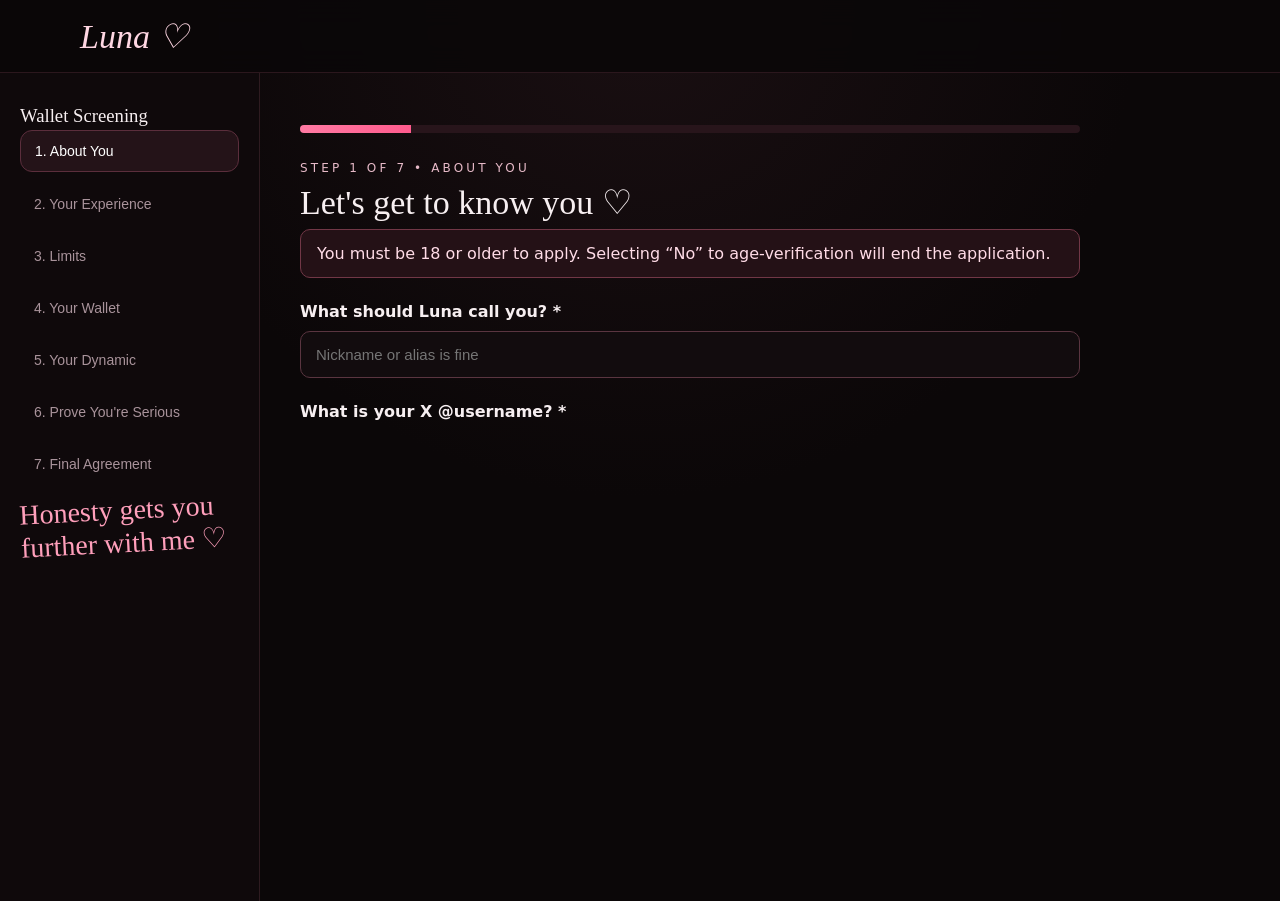
==== index.html @ 8f436e1b "Update index.html" ====
<!doctype html>
<html lang="en">

<head>
<meta charset="utf-8">
<meta name="viewport" content="width=device-width,initial-scale=1">

<title>Apply to Serve Luna</title>

<link rel="stylesheet" href="styles.css">
</head>

<body>

<!-- Luna branding only — no link back to another page -->
<nav>
  <div class="wrap navin">
    <span class="brand">Luna ♡</span>
  </div>
</nav>


<div class="formShell">

  <aside class="steps">

    <h3>Wallet Screening</h3>

    <div class="stepnav">

      <button data-goto="1" class="active">
        1. About You
      </button>

      <button data-goto="2">
        2. Your Experience
      </button>

      <button data-goto="3">
        3. Limits
      </button>

      <button data-goto="4">
        4. Your Wallet
      </button>

      <button data-goto="5">
        5. Your Dynamic
      </button>

      <button data-goto="6">
        6. Prove You're Serious
      </button>

      <button data-goto="7">
        7. Final Agreement
      </button>

    </div>

    <div class="script" style="font-size:28px">
      Honesty gets you further with me ♡
    </div>

  </aside>


  <main class="formArea">

    <div class="progress">
      <div id="progressBar"></div>
    </div>


    <form id="screeningForm">


      <!-- STEP 1 -->

      <section class="step active" data-step="1">

        <div class="kicker">
          Step 1 of 7 • About You
        </div>

        <h2>Let's get to know you ♡</h2>


        <div class="notice">
          You must be 18 or older to apply.
          Selecting “No” to age-verification will end the application.
        </div>


        <div class="q">

          <label class="title">
            What should Luna call you? *
          </label>

          <input
            name="name"
            type="text"
            required
            placeholder="Nickname or alias is fine">

        </div>


        <div class="q">

          <label class="title">
            What is your X @username? *
          </label>

          <input
            name="xhandle"
            type="text"
            required
            placeholder="@
---- styles.css ----
:root{
  --bg:#0b0708; --panel:#120b0d; --panel2:#191012; --text:#f7eff1; --muted:#c7b8bd;
  --pink:#ff7aa3; --pink2:#ff9fbb; --line:#5a2f3b; --ok:#8dd7aa; --danger:#ff8d9d;
}
*{box-sizing:border-box}
html{scroll-behavior:smooth}
body{margin:0;background:radial-gradient(circle at top,#1a0f12 0,#0b0708 45%);color:var(--text);font-family:Inter,system-ui,-apple-system,Segoe UI,Roboto,Arial,sans-serif}
a{text-decoration:none;color:inherit}
.wrap{width:min(1120px,92vw);margin:auto}
nav{position:sticky;top:0;z-index:20;background:rgba(11,7,8,.9);backdrop-filter:blur(14px);border-bottom:1px solid #2b171d}
.navin{height:72px;display:flex;align-items:center;justify-content:space-between;gap:20px}
.brand{font-family:Georgia,serif;font-style:italic;font-size:34px;color:#ffd6e2}
.navlinks{display:flex;gap:24px;align-items:center;font-size:14px;letter-spacing:.04em}
.btn{display:inline-flex;align-items:center;justify-content:center;border:0;border-radius:999px;padding:14px 22px;font-weight:800;cursor:pointer}
.btn.primary{background:linear-gradient(135deg,var(--pink),#ff5d8f);color:#1b0b10;box-shadow:0 10px 30px rgba(255,122,163,.18)}
.btn.ghost{border:1px solid #6e3848;background:#160d10;color:#fff}
.hero{display:grid;grid-template-columns:1.06fr .94fr;min-height:560px;border-bottom:1px solid var(--line)}
.heroimg{min-height:560px;background:url('luna.jpg') center 42%/cover no-repeat;position:relative}
.heroimg:after{content:"";position:absolute;inset:0;background:linear-gradient(90deg,rgba(9,6,7,.06),rgba(9,6,7,.5))}
.heroCopy{padding:64px 6vw 50px 50px;display:flex;flex-direction:column;justify-content:center}
.kicker{letter-spacing:.26em;font-size:12px;color:#e7bac8;text-transform:uppercase}
h1,h2,h3{font-family:Georgia,serif;font-weight:500;margin:.2em 0}
h1{font-size:clamp(48px,7vw,88px);line-height:.92}
h2{font-size:34px}
.sub{font-size:15px;letter-spacing:.22em;text-transform:uppercase;color:#e5c5cf}
.badges{display:flex;gap:12px;flex-wrap:wrap;margin:28px 0}
.badge{border:1px solid #7b3b4e;border-radius:999px;padding:11px 16px;background:#150c0f;font-size:14px}
.script{font-family:"Brush Script MT",cursive;color:var(--pink2);font-size:38px;transform:rotate(-3deg);margin-top:10px}
.grid3{display:grid;grid-template-columns:1fr 1fr 1fr;border-bottom:1px solid var(--line)}
.card{padding:34px;border-right:1px solid #2a171d}
.card:last-child{border-right:0}
.card p,.card li{color:#eee1e5;line-height:1.55}
.card ul{padding-left:20px}
.pink{color:var(--pink2);font-weight:800}
.bottomgrid{display:grid;grid-template-columns:1.2fr .8fr .9fr}
.panel{padding:34px;border-right:1px solid #2a171d;border-bottom:1px solid #2a171d}
.panel:last-child{border-right:0}
.rules{list-style:none;padding:0}
.rules li{display:flex;gap:10px;margin:10px 0}
.rules li:before{content:"✓";color:var(--pink);font-weight:900}
.ctaBlock{display:flex;flex-direction:column;justify-content:center;align-items:flex-start;gap:16px}
.small{font-size:13px;color:var(--muted);line-height:1.5}
footer{padding:34px 0;color:#cbbbc0;text-align:center;letter-spacing:.18em;font-size:12px}

.formShell{display:grid;grid-template-columns:260px 1fr;gap:0;min-height:calc(100vh - 72px)}
.steps{border-right:1px solid #2e1b20;background:#0f090b;padding:28px 20px;position:sticky;top:72px;height:calc(100vh - 72px)}
.stepnav{display:flex;flex-direction:column;gap:12px}
.stepnav button{appearance:none;border:0;background:none;color:#a9939b;text-align:left;padding:12px 14px;border-radius:12px;font-size:14px;cursor:pointer}
.stepnav button.active{background:#241318;color:#fff;border:1px solid #5b2e3c}
.formArea{padding:40px;max-width:860px}
.step{display:none}
.step.active{display:block}
.q{margin:24px 0}
.q label.title{display:block;font-weight:800;margin-bottom:10px}
input[type=text],input[type=email],textarea,select{
 width:100%;background:#120c0e;border:1px solid #5a3540;color:#fff;border-radius:10px;padding:14px 15px;font-size:15px
}
textarea{min-height:120px;resize:vertical}
.options{display:grid;gap:10px}
.option{border:1px solid #4d3038;border-radius:10px;padding:12px 14px;background:#110b0d}
.option input{margin-right:9px}
.formActions{display:flex;justify-content:space-between;gap:12px;margin-top:30px}
.notice{padding:14px 16px;border:1px solid #713746;background:#241116;border-radius:10px;color:#ffdce7}
.success{display:none;padding:28px;border:1px solid #48775b;background:#102017;border-radius:14px}
.success.show{display:block}
.progress{height:8px;background:#28151b;border-radius:99px;overflow:hidden;margin:12px 0 28px}
.progress>div{height:100%;background:linear-gradient(90deg,var(--pink),#ff5b8d);width:14.28%;transition:.25s}
@media(max-width:840px){
 .navlinks a:not(.btn){display:none}
 .hero{grid-template-columns:1fr}
 .heroimg{min-height:440px}
 .heroCopy{padding:42px 6vw}
 .grid3,.bottomgrid{grid-template-columns:1fr}
 .card,.panel{border-right:0;border-bottom:1px solid #2a171d}
 .formShell{grid-template-columns:1fr}
 .steps{position:static;height:auto;border-right:0;border-bottom:1px solid #2e1b20}
 .stepnav{display:grid;grid-template-columns:repeat(2,1fr)}
 .formArea{padding:24px}
}
.screening-actions {
  display: flex;
  flex-direction: column;
  gap: 14px;
  margin-top: 24px;
}

.verification-step {
  text-align: center;
}

.verification-btn {
  display: inline-block;
  border: 1px solid rgba(255,255,255,.35);
  background: transparent;
}

.verification-note {
  margin-top: 8px;
  font-size: 13px;
  line-height: 1.5;
  opacity: .7;
}

.age-verification-info {
  margin-top: 28px;
  padding: 22px;
  border: 1px solid rgba(255,255,255,.18);
  border-radius: 18px;
  text-align: center;
}

.age-verification-info h3 {
  margin-top: 0;
}

.age-verification-info p {
  opacity: .8;
  line-height: 1.6;
}
/* FAQ */
.faq-section{
  padding:80px 20px;
  scroll-margin-top:90px;
}

.faq-wrap{
  max-width:1200px;
  margin:0 auto;
}

.faq-heading{
  text-align:center;
  margin-bottom:35px;
}

.faq-heading h2{
  margin:8px 0;
  font-size:42px;
}

.faq-heading p{
  color:var(--muted);
}

.faq-grid{
  display:grid;
  grid-template-columns:repeat(2,1fr);
  gap:18px;
}

.faq-grid .card{
  height:100%;
}

.faq-grid h3{
  color:var(--pink);
  margin-top:0;
}

.faq-bottom{
  text-align:center;
  margin-top:45px;
}

.faq-bottom .script{
  font-size:30px;
  margin-bottom:20px;
}

@media(max-width:750px){
  .faq-grid{
    grid-template-columns:1fr;
  }

  .faq-heading h2{
    font-size:34px;
  }
}
/* Age Verification Popup */

.av-popup{
  display:none;
  position:fixed;
  inset:0;
  z-index:9999;
  background:rgba(0,0,0,.82);
  align-items:center;
  justify-content:center;
  padding:20px;
}

.av-popup.show{
  display:flex;
}

.av-popup-box{
  position:relative;
  width:min(460px,100%);
  background:#0d090b;
  border:1px solid #713047;
  border-radius:24px;
  padding:38px 30px 32px;
  text-align:center;
  box-shadow:0 20px 70px rgba(0,0,0,.7);
}

.av-popup-box h2{
  margin:8px 0 15px;
  color:var(--pink);
}

.av-popup-box p{
  line-height:1.6;
}

.av-popup-box .small{
  margin-bottom:25px;
}

.av-icon{
  font-size:34px;
}

.av-close{
  position:absolute;
  right:18px;
  top:12px;
  border:0;
  background:none;
  color:#fff;
  font-size:30px;
  cursor:pointer;
}

.av-popup-box .btn{
  width:100%;
  justify-content:center;
  cursor:pointer;
}
.verification-btn{
  color:#fff !important;
  }
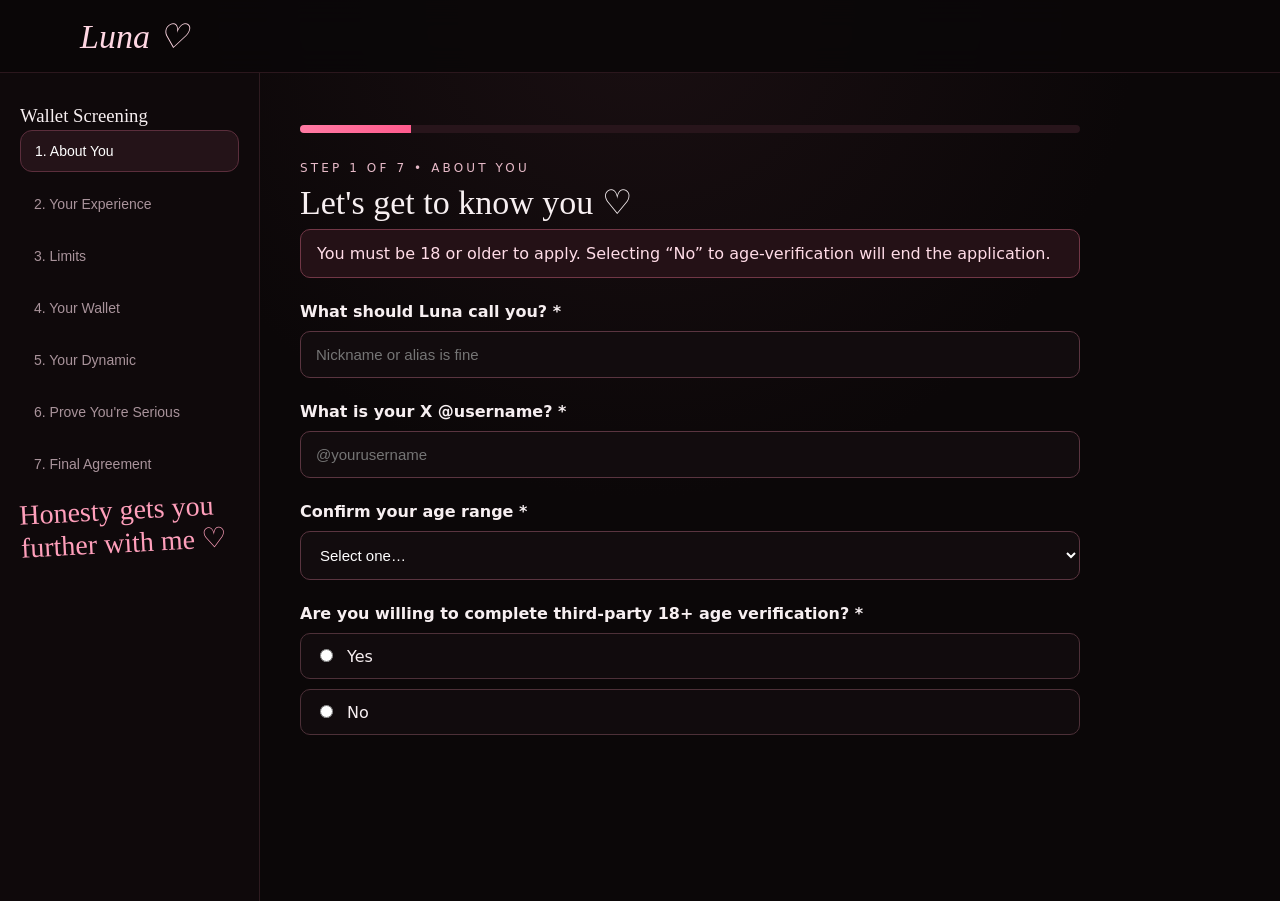
==== commit e3ce48ea: "Update index.html" ====
--- a/index.html
+++ b/index.html
@@ -28,33 +28,13 @@
 
     <div class="stepnav">
 
-      <button data-goto="1" class="active">
-        1. About You
-      </button>
-
-      <button data-goto="2">
-        2. Your Experience
-      </button>
-
-      <button data-goto="3">
-        3. Limits
-      </button>
-
-      <button data-goto="4">
-        4. Your Wallet
-      </button>
-
-      <button data-goto="5">
-        5. Your Dynamic
-      </button>
-
-      <button data-goto="6">
-        6. Prove You're Serious
-      </button>
-
-      <button data-goto="7">
-        7. Final Agreement
-      </button>
+      <button data-goto="1" class="active">1. About You</button>
+      <button data-goto="2">2. Your Experience</button>
+      <button data-goto="3">3. Limits</button>
+      <button data-goto="4">4. Your Wallet</button>
+      <button data-goto="5">5. Your Dynamic</button>
+      <button data-goto="6">6. Prove You're Serious</button>
+      <button data-goto="7">7. Final Agreement</button>
 
     </div>
 
@@ -79,16 +59,12 @@
 
       <section class="step active" data-step="1">
 
-        <div class="kicker">
-          Step 1 of 7 • About You
-        </div>
+        <div class="kicker">Step 1 of 7 • About You</div>
 
         <h2>Let's get to know you ♡</h2>
 
-
         <div class="notice">
-          You must be 18 or older to apply.
-          Selecting “No” to age-verification will end the application.
+          You must be 18 or older to apply. Selecting “No” to age-verification will end the application.
         </div>
 
 
@@ -117,4 +93,193 @@
             name="xhandle"
             type="text"
             required
-            placeholder="@
+            placeholder="@yourusername">
+
+        </div>
+
+
+        <div class="q">
+
+          <label class="title">
+            Confirm your age range *
+          </label>
+
+          <select name="age" required>
+
+            <option value="">Select one…</option>
+            <option>18–20</option>
+            <option>21–24</option>
+            <option>25–34</option>
+            <option>35–44</option>
+            <option>45–54</option>
+            <option>55+</option>
+
+          </select>
+
+        </div>
+
+
+        <div class="q">
+
+          <label class="title">
+            Are you willing to complete third-party 18+ age verification? *
+          </label>
+
+          <div class="options">
+
+            <label class="option">
+              <input
+                type="radio"
+                name="av"
+                value="Yes"
+                required>
+              Yes
+            </label>
+
+            <label class="option">
+              <input
+                type="radio"
+                name="av"
+                value="No">
+              No
+            </label>
+
+          </div>
+
+        </div>
+
+      </section>
+
+
+
+      <!-- STEP 2 -->
+
+      <section class="step" data-step="2">
+
+        <div class="kicker">
+          Step 2 of 7 • Your Experience
+        </div>
+
+        <h2>What are you into?</h2>
+
+
+        <div class="q">
+
+          <label class="title">
+            How experienced are you with Findom/Femdom?
+          </label>
+
+          <select name="experience">
+
+            <option>Completely new</option>
+            <option>Curious / limited experience</option>
+            <option>Some experience</option>
+            <option>Experienced submissive</option>
+            <option>Currently or previously served a Domme</option>
+
+          </select>
+
+        </div>
+
+
+        <div class="q">
+
+          <label class="title">
+            What interests you? (choose any)
+          </label>
+
+          <div class="options">
+
+            <label class="option">
+              <input type="checkbox" name="interests" value="Financial domination">
+              Financial domination
+            </label>
+
+            <label class="option">
+              <input type="checkbox" name="interests" value="Bratty domination">
+              Bratty domination
+            </label>
+
+            <label class="option">
+              <input type="checkbox" name="interests" value="Paying bills">
+              Paying bills
+            </label>
+
+            <label class="option">
+              <input type="checkbox" name="interests" value="Gifts / spoiling">
+              Gifts / spoiling
+            </label>
+
+            <label class="option">
+              <input type="checkbox" name="interests" value="Tasks">
+              Tasks
+            </label>
+
+            <label class="option">
+              <input type="checkbox" name="interests" value="Teasing">
+              Teasing
+            </label>
+
+            <label class="option">
+              <input type="checkbox" name="interests" value="Praise / approval">
+              Praise / approval
+            </label>
+
+            <label class="option">
+              <input type="checkbox" name="interests" value="Controlled financial play">
+              Controlled financial play
+            </label>
+
+            <label class="option">
+              <input type="checkbox" name="interests" value="Obedience">
+              Obedience
+            </label>
+
+            <label class="option">
+              <input type="checkbox" name="interests" value="Long-term D/s dynamic">
+              Long-term D/s dynamic
+            </label>
+
+            <label class="option">
+              <input type="checkbox" name="interests" value="Casual tribute / admiration">
+              Casual tribute / admiration
+            </label>
+
+          </div>
+
+        </div>
+
+
+        <div class="q">
+
+          <label class="title">
+            What are you actually looking for from Luna?
+          </label>
+
+          <textarea name="lookingfor"></textarea>
+
+        </div>
+
+      </section>
+
+
+
+      <!-- STEP 3 -->
+
+      <section class="step" data-step="3">
+
+        <div class="kicker">
+          Step 3 of 7 • Limits
+        </div>
+
+        <h2>Your boundaries matter.</h2>
+
+
+        <div class="q">
+
+          <label class="title">
+            Hard limits
+          </label>
+
+          <textarea
+            name="hard
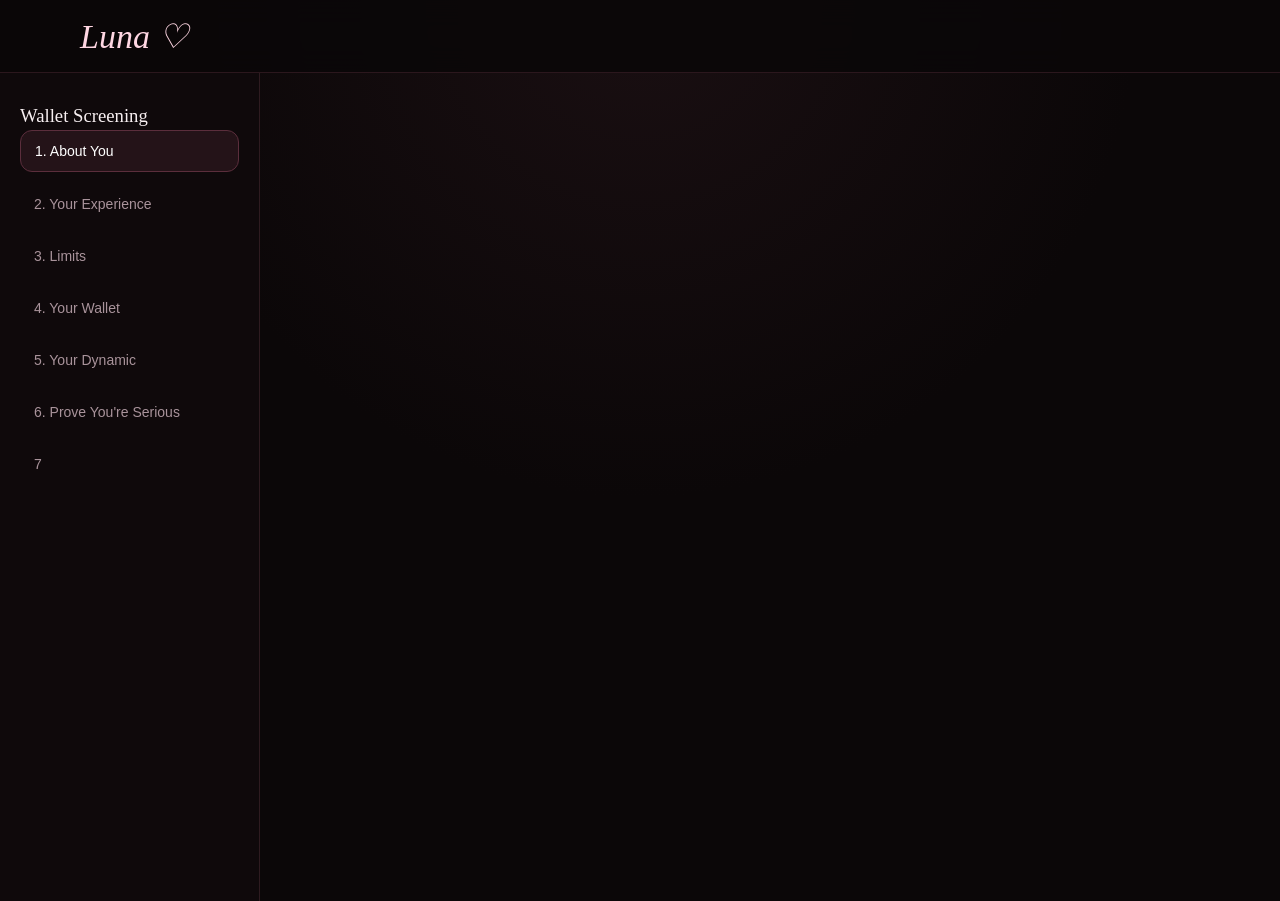
==== commit fd908681: "Update index.html" ====
--- a/index.html
+++ b/index.html
@@ -1,24 +1,21 @@
 <!doctype html>
 <html lang="en">
+<head>
+  <meta charset="utf-8">
+  <meta name="viewport" content="width=device-width,initial-scale=1">
 
-<head>
-<meta charset="utf-8">
-<meta name="viewport" content="width=device-width,initial-scale=1">
+  <title>Apply to Serve Luna</title>
 
-<title>Apply to Serve Luna</title>
-
-<link rel="stylesheet" href="styles.css">
+  <link rel="stylesheet" href="styles.css">
 </head>
 
 <body>
 
-<!-- Luna branding only — no link back to another page -->
 <nav>
   <div class="wrap navin">
     <span class="brand">Luna ♡</span>
   </div>
 </nav>
-
 
 <div class="formShell">
 
@@ -27,259 +24,10 @@
     <h3>Wallet Screening</h3>
 
     <div class="stepnav">
-
-      <button data-goto="1" class="active">1. About You</button>
-      <button data-goto="2">2. Your Experience</button>
-      <button data-goto="3">3. Limits</button>
-      <button data-goto="4">4. Your Wallet</button>
-      <button data-goto="5">5. Your Dynamic</button>
-      <button data-goto="6">6. Prove You're Serious</button>
-      <button data-goto="7">7. Final Agreement</button>
-
-    </div>
-
-    <div class="script" style="font-size:28px">
-      Honesty gets you further with me ♡
-    </div>
-
-  </aside>
-
-
-  <main class="formArea">
-
-    <div class="progress">
-      <div id="progressBar"></div>
-    </div>
-
-
-    <form id="screeningForm">
-
-
-      <!-- STEP 1 -->
-
-      <section class="step active" data-step="1">
-
-        <div class="kicker">Step 1 of 7 • About You</div>
-
-        <h2>Let's get to know you ♡</h2>
-
-        <div class="notice">
-          You must be 18 or older to apply. Selecting “No” to age-verification will end the application.
-        </div>
-
-
-        <div class="q">
-
-          <label class="title">
-            What should Luna call you? *
-          </label>
-
-          <input
-            name="name"
-            type="text"
-            required
-            placeholder="Nickname or alias is fine">
-
-        </div>
-
-
-        <div class="q">
-
-          <label class="title">
-            What is your X @username? *
-          </label>
-
-          <input
-            name="xhandle"
-            type="text"
-            required
-            placeholder="@yourusername">
-
-        </div>
-
-
-        <div class="q">
-
-          <label class="title">
-            Confirm your age range *
-          </label>
-
-          <select name="age" required>
-
-            <option value="">Select one…</option>
-            <option>18–20</option>
-            <option>21–24</option>
-            <option>25–34</option>
-            <option>35–44</option>
-            <option>45–54</option>
-            <option>55+</option>
-
-          </select>
-
-        </div>
-
-
-        <div class="q">
-
-          <label class="title">
-            Are you willing to complete third-party 18+ age verification? *
-          </label>
-
-          <div class="options">
-
-            <label class="option">
-              <input
-                type="radio"
-                name="av"
-                value="Yes"
-                required>
-              Yes
-            </label>
-
-            <label class="option">
-              <input
-                type="radio"
-                name="av"
-                value="No">
-              No
-            </label>
-
-          </div>
-
-        </div>
-
-      </section>
-
-
-
-      <!-- STEP 2 -->
-
-      <section class="step" data-step="2">
-
-        <div class="kicker">
-          Step 2 of 7 • Your Experience
-        </div>
-
-        <h2>What are you into?</h2>
-
-
-        <div class="q">
-
-          <label class="title">
-            How experienced are you with Findom/Femdom?
-          </label>
-
-          <select name="experience">
-
-            <option>Completely new</option>
-            <option>Curious / limited experience</option>
-            <option>Some experience</option>
-            <option>Experienced submissive</option>
-            <option>Currently or previously served a Domme</option>
-
-          </select>
-
-        </div>
-
-
-        <div class="q">
-
-          <label class="title">
-            What interests you? (choose any)
-          </label>
-
-          <div class="options">
-
-            <label class="option">
-              <input type="checkbox" name="interests" value="Financial domination">
-              Financial domination
-            </label>
-
-            <label class="option">
-              <input type="checkbox" name="interests" value="Bratty domination">
-              Bratty domination
-            </label>
-
-            <label class="option">
-              <input type="checkbox" name="interests" value="Paying bills">
-              Paying bills
-            </label>
-
-            <label class="option">
-              <input type="checkbox" name="interests" value="Gifts / spoiling">
-              Gifts / spoiling
-            </label>
-
-            <label class="option">
-              <input type="checkbox" name="interests" value="Tasks">
-              Tasks
-            </label>
-
-            <label class="option">
-              <input type="checkbox" name="interests" value="Teasing">
-              Teasing
-            </label>
-
-            <label class="option">
-              <input type="checkbox" name="interests" value="Praise / approval">
-              Praise / approval
-            </label>
-
-            <label class="option">
-              <input type="checkbox" name="interests" value="Controlled financial play">
-              Controlled financial play
-            </label>
-
-            <label class="option">
-              <input type="checkbox" name="interests" value="Obedience">
-              Obedience
-            </label>
-
-            <label class="option">
-              <input type="checkbox" name="interests" value="Long-term D/s dynamic">
-              Long-term D/s dynamic
-            </label>
-
-            <label class="option">
-              <input type="checkbox" name="interests" value="Casual tribute / admiration">
-              Casual tribute / admiration
-            </label>
-
-          </div>
-
-        </div>
-
-
-        <div class="q">
-
-          <label class="title">
-            What are you actually looking for from Luna?
-          </label>
-
-          <textarea name="lookingfor"></textarea>
-
-        </div>
-
-      </section>
-
-
-
-      <!-- STEP 3 -->
-
-      <section class="step" data-step="3">
-
-        <div class="kicker">
-          Step 3 of 7 • Limits
-        </div>
-
-        <h2>Your boundaries matter.</h2>
-
-
-        <div class="q">
-
-          <label class="title">
-            Hard limits
-          </label>
-
-          <textarea
-            name="hard
+      <button type="button" data-goto="1" class="active">1. About You</button>
+      <button type="button" data-goto="2">2. Your Experience</button>
+      <button type="button" data-goto="3">3. Limits</button>
+      <button type="button" data-goto="4">4. Your Wallet</button>
+      <button type="button" data-goto="5">5. Your Dynamic</button>
+      <button type="button" data-goto="6">6. Prove You're Serious</button>
+      <button type="button" data-goto="7">7
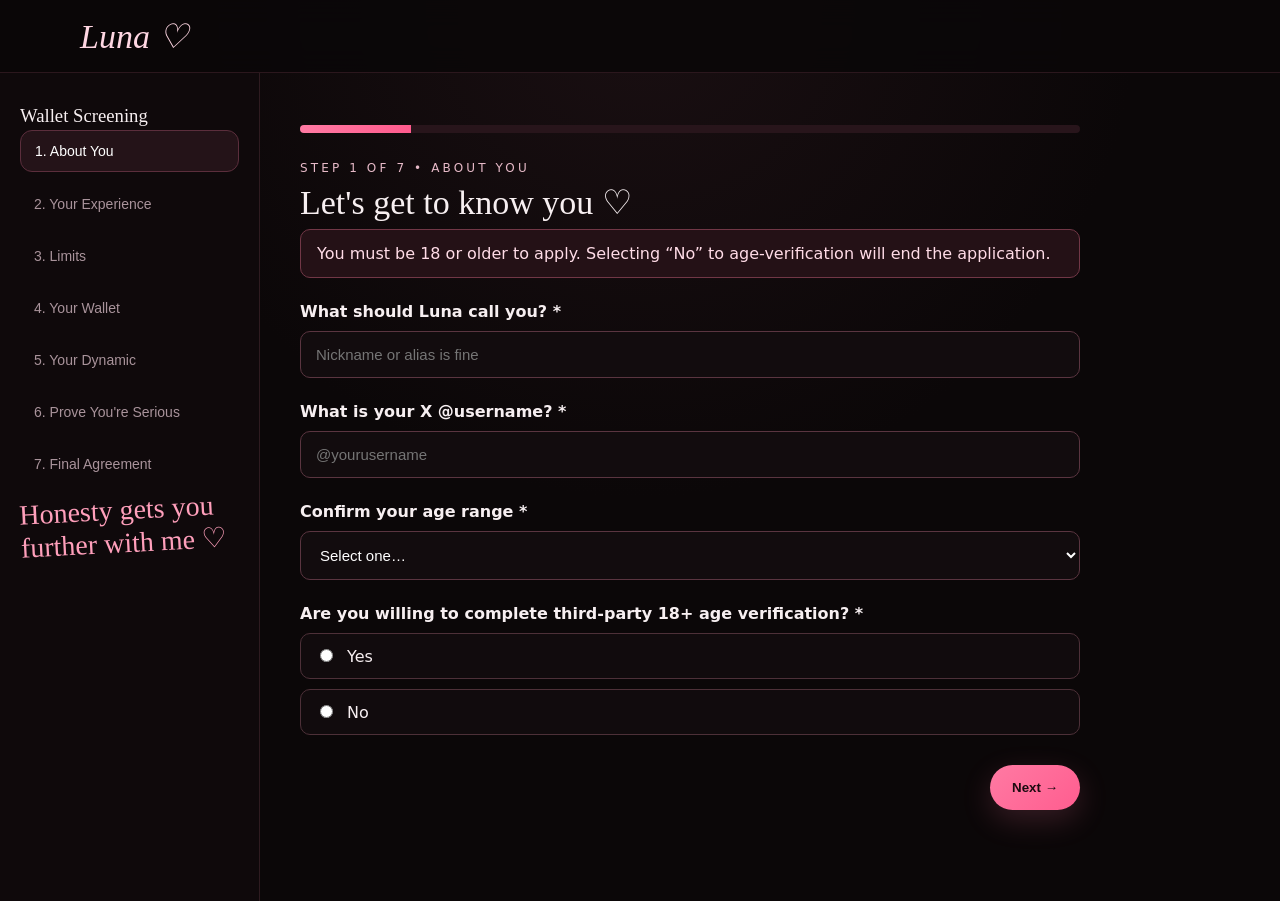
==== commit a209f567: "Update index.html" ====
--- a/index.html
+++ b/index.html
@@ -30,4 +30,775 @@
       <button type="button" data-goto="4">4. Your Wallet</button>
       <button type="button" data-goto="5">5. Your Dynamic</button>
       <button type="button" data-goto="6">6. Prove You're Serious</button>
-      <button type="button" data-goto="7">7
+      <button type="button" data-goto="7">7. Final Agreement</button>
+    </div>
+
+    <div class="script" style="font-size:28px">
+      Honesty gets you further with me ♡
+    </div>
+
+  </aside>
+
+
+  <main class="formArea">
+
+    <div class="progress">
+      <div id="progressBar"></div>
+    </div>
+
+
+    <form id="screeningForm">
+
+
+      <!-- ========================= -->
+      <!-- STEP 1: ABOUT YOU -->
+      <!-- ========================= -->
+
+      <section class="step active" data-step="1">
+
+        <div class="kicker">
+          Step 1 of 7 • About You
+        </div>
+
+        <h2>Let's get to know you ♡</h2>
+
+        <div class="notice">
+          You must be 18 or older to apply.
+          Selecting “No” to age-verification will end the application.
+        </div>
+
+
+        <div class="q">
+
+          <label class="title">
+            What should Luna call you? *
+          </label>
+
+          <input
+            name="name"
+            type="text"
+            required
+            placeholder="Nickname or alias is fine">
+
+        </div>
+
+
+        <div class="q">
+
+          <label class="title">
+            What is your X @username? *
+          </label>
+
+          <input
+            name="xhandle"
+            type="text"
+            required
+            placeholder="@yourusername">
+
+        </div>
+
+
+        <div class="q">
+
+          <label class="title">
+            Confirm your age range *
+          </label>
+
+          <select name="age" required>
+
+            <option value="">Select one…</option>
+            <option>18–20</option>
+            <option>21–24</option>
+            <option>25–34</option>
+            <option>35–44</option>
+            <option>45–54</option>
+            <option>55+</option>
+
+          </select>
+
+        </div>
+
+
+        <div class="q">
+
+          <label class="title">
+            Are you willing to complete third-party 18+ age verification? *
+          </label>
+
+          <div class="options">
+
+            <label class="option">
+              <input
+                type="radio"
+                name="av"
+                value="Yes"
+                required>
+              Yes
+            </label>
+
+            <label class="option">
+              <input
+                type="radio"
+                name="av"
+                value="No">
+              No
+            </label>
+
+          </div>
+
+        </div>
+
+      </section>
+
+
+
+      <!-- ========================= -->
+      <!-- STEP 2: EXPERIENCE -->
+      <!-- ========================= -->
+
+      <section class="step" data-step="2">
+
+        <div class="kicker">
+          Step 2 of 7 • Your Experience
+        </div>
+
+        <h2>What are you into?</h2>
+
+
+        <div class="q">
+
+          <label class="title">
+            How experienced are you with Findom/Femdom?
+          </label>
+
+          <select name="experience">
+
+            <option>Completely new</option>
+            <option>Curious / limited experience</option>
+            <option>Some experience</option>
+            <option>Experienced submissive</option>
+            <option>Currently or previously served a Domme</option>
+
+          </select>
+
+        </div>
+
+
+        <div class="q">
+
+          <label class="title">
+            What interests you? (choose any)
+          </label>
+
+          <div class="options">
+
+            <label class="option">
+              <input
+                type="checkbox"
+                name="interests"
+                value="Financial domination">
+              Financial domination
+            </label>
+
+            <label class="option">
+              <input
+                type="checkbox"
+                name="interests"
+                value="Bratty domination">
+              Bratty domination
+            </label>
+
+            <label class="option">
+              <input
+                type="checkbox"
+                name="interests"
+                value="Paying bills">
+              Paying bills
+            </label>
+
+            <label class="option">
+              <input
+                type="checkbox"
+                name="interests"
+                value="Gifts / spoiling">
+              Gifts / spoiling
+            </label>
+
+            <label class="option">
+              <input
+                type="checkbox"
+                name="interests"
+                value="Tasks">
+              Tasks
+            </label>
+
+            <label class="option">
+              <input
+                type="checkbox"
+                name="interests"
+                value="Teasing">
+              Teasing
+            </label>
+
+            <label class="option">
+              <input
+                type="checkbox"
+                name="interests"
+                value="Praise / approval">
+              Praise / approval
+            </label>
+
+            <label class="option">
+              <input
+                type="checkbox"
+                name="interests"
+                value="Controlled financial play">
+              Controlled financial play
+            </label>
+
+            <label class="option">
+              <input
+                type="checkbox"
+                name="interests"
+                value="Obedience">
+              Obedience
+            </label>
+
+            <label class="option">
+              <input
+                type="checkbox"
+                name="interests"
+                value="Long-term D/s dynamic">
+              Long-term D/s dynamic
+            </label>
+
+            <label class="option">
+              <input
+                type="checkbox"
+                name="interests"
+                value="Casual tribute / admiration">
+              Casual tribute / admiration
+            </label>
+
+          </div>
+
+        </div>
+
+
+        <div class="q">
+
+          <label class="title">
+            What are you actually looking for from Luna?
+          </label>
+
+          <textarea name="lookingfor"></textarea>
+
+        </div>
+
+      </section>
+
+
+
+      <!-- ========================= -->
+      <!-- STEP 3: LIMITS -->
+      <!-- ========================= -->
+
+      <section class="step" data-step="3">
+
+        <div class="kicker">
+          Step 3 of 7 • Limits
+        </div>
+
+        <h2>Your boundaries matter.</h2>
+
+
+        <div class="q">
+
+          <label class="title">
+            Hard limits
+          </label>
+
+          <textarea
+            name="hardlimits"
+            placeholder="Things Luna must never incorporate into your dynamic"></textarea>
+
+        </div>
+
+
+        <div class="q">
+
+          <label class="title">
+            Soft limits
+          </label>
+
+          <textarea
+            name="softlimits"
+            placeholder="Things you may consider only after discussion and explicit agreement"></textarea>
+
+        </div>
+
+
+        <div class="q">
+
+          <label class="title">
+            Preferred safeword
+          </label>
+
+          <input
+            name="safeword"
+            type="text"
+            placeholder="Default: RED">
+
+        </div>
+
+
+        <div class="q">
+
+          <label class="option">
+
+            <input
+              type="checkbox"
+              name="withdrawConsent"
+              required>
+
+            I understand I may withdraw consent or stop an interaction at any time.
+
+          </label>
+
+        </div>
+
+      </section>
+
+
+
+      <!-- ========================= -->
+      <!-- STEP 4: WALLET -->
+      <!-- ========================= -->
+
+      <section class="step" data-step="4">
+
+        <div class="kicker">
+          Step 4 of 7 • Your Wallet
+        </div>
+
+        <h2>Be honest about your budget.</h2>
+
+
+        <div class="notice">
+          Financial play uses discretionary funds only.
+          Essential living expenses are off-limits.
+        </div>
+
+
+        <div class="q">
+
+          <label class="title">
+            Comfortable MONTHLY discretionary Findom budget
+          </label>
+
+          <select name="monthlyBudget">
+
+            <option>Under $50</option>
+            <option>$50–$100</option>
+            <option>$101–$250</option>
+            <option>$251–$500</option>
+            <option>$501–$1,000</option>
+            <option>$1,000+</option>
+
+          </select>
+
+        </div>
+
+
+        <div class="q">
+
+          <label class="title">
+            Comfortable amount in ONE interaction
+          </label>
+
+          <select name="singleBudget">
+
+            <option>$10–$25</option>
+            <option>$26–$50</option>
+            <option>$51–$100</option>
+            <option>$101–$250</option>
+            <option>$251–$500</option>
+            <option>Other</option>
+
+          </select>
+
+        </div>
+
+
+        <div class="notice">
+          Your stated limit is a ceiling, not a target.
+        </div>
+
+      </section>
+
+
+
+      <!-- ========================= -->
+      <!-- STEP 5: DYNAMIC -->
+      <!-- ========================= -->
+
+      <section class="step" data-step="5">
+
+        <div class="kicker">
+          Step 5 of 7 • Your Dynamic
+        </div>
+
+        <h2>How do you like to interact?</h2>
+
+
+        <div class="q">
+
+          <label class="title">
+            How often would you ideally interact?
+          </label>
+
+          <select name="frequency">
+
+            <option>Occasionally</option>
+            <option>A few times per month</option>
+            <option>Weekly</option>
+            <option>Several times per week</option>
+            <option>Ongoing dynamic</option>
+            <option>Not sure yet</option>
+
+          </select>
+
+        </div>
+
+
+        <div class="q">
+
+          <label class="title">
+            Which style appeals most?
+          </label>
+
+          <select name="style">
+
+            <option>Playful / bratty</option>
+            <option>Firm and structured</option>
+            <option>Praise / reward focused</option>
+            <option>Financially focused</option>
+            <option>A mixture</option>
+            <option>I'd rather discover it naturally</option>
+
+          </select>
+
+        </div>
+
+
+        <div class="q">
+
+          <label class="title">
+            Communication preferences
+          </label>
+
+          <div class="options">
+
+            <label class="option">
+              <input
+                type="checkbox"
+                name="communication"
+                value="Teasing">
+              Teasing
+            </label>
+
+            <label class="option">
+              <input
+                type="checkbox"
+                name="communication"
+                value="Direct instructions">
+              Direct instructions
+            </label>
+
+            <label class="option">
+              <input
+                type="checkbox"
+                name="communication"
+                value="Tasks">
+              Tasks
+            </label>
+
+            <label class="option">
+              <input
+                type="checkbox"
+                name="communication"
+                value="Praise when earned">
+              Praise when earned
+            </label>
+
+            <label class="option">
+              <input
+                type="checkbox"
+                name="communication"
+                value="Bratty demands">
+              Bratty demands
+            </label>
+
+            <label class="option">
+              <input
+                type="checkbox"
+                name="communication"
+                value="Casual conversation too">
+              Casual conversation too
+            </label>
+
+            <label class="option">
+              <input
+                type="checkbox"
+                name="communication"
+                value="Structured rules">
+              Structured rules
+            </label>
+
+          </div>
+
+        </div>
+
+      </section>
+
+
+
+      <!-- ========================= -->
+      <!-- STEP 6: SERIOUS -->
+      <!-- ========================= -->
+
+      <section class="step" data-step="6">
+
+        <div class="kicker">
+          Step 6 of 7 • Prove You're Serious
+        </div>
+
+        <h2>Show me you were paying attention.</h2>
+
+
+        <div class="q">
+
+          <label class="title">
+            What makes you useful to Luna? 💋
+          </label>
+
+          <textarea
+            name="useful"
+            required></textarea>
+
+        </div>
+
+
+        <div class="q">
+
+          <label class="title">
+            What's one boundary you expect Luna to respect?
+          </label>
+
+          <textarea
+            name="respectBoundary"
+            required></textarea>
+
+        </div>
+
+      </section>
+
+
+
+      <!-- ========================= -->
+      <!-- STEP 7: AGREEMENT -->
+      <!-- ========================= -->
+
+      <section class="step" data-step="7">
+
+        <div class="kicker">
+          Step 7 of 7 • Final Agreement
+        </div>
+
+        <h2>Rules & consent.</h2>
+
+
+        <div class="options">
+
+          <label class="option">
+
+            <input
+              type="checkbox"
+              name="agreeAge"
+              value="Yes"
+              required>
+
+            I confirm that I am 18 or older.
+
+          </label>
+
+
+          <label class="option">
+
+            <input
+              type="checkbox"
+              name="agreeAV"
+              value="Yes"
+              required>
+
+            I understand that third-party age verification may be required.
+
+          </label>
+
+
+          <label class="option">
+
+            <input
+              type="checkbox"
+              name="agreeConsent"
+              value="Yes"
+              required>
+
+            I understand that Findom is consensual fantasy / financial play.
+
+          </label>
+
+
+          <label class="option">
+
+            <input
+              type="checkbox"
+              name="agreeFunds"
+              value="Yes"
+              required>
+
+            I will only use discretionary funds.
+            Essential living expenses are off-limits.
+
+          </label>
+
+
+          <label class="option">
+
+            <input
+              type="checkbox"
+              name="agreeLimits"
+              value="Yes"
+              required>
+
+            I understand my stated financial limits will be respected.
+
+          </label>
+
+
+          <label class="option">
+
+            <input
+              type="checkbox"
+              name="agreeTribute"
+              value="Yes"
+              required>
+
+            I understand tribute does not purchase consent,
+            affection, sexual interaction, or a relationship.
+
+          </label>
+
+
+          <label class="option">
+
+            <input
+              type="checkbox"
+              name="agreeEnd"
+              value="Yes"
+              required>
+
+            I understand that either person can end the dynamic.
+
+          </label>
+
+        </div>
+
+
+        <div class="notice" style="margin-top:22px">
+
+          <strong>After approval:</strong>
+          you will be directed to third-party age verification.
+          The $50 initial tribute comes only after that approval.
+
+        </div>
+
+      </section>
+
+
+
+      <!-- ========================= -->
+      <!-- NAVIGATION BUTTONS -->
+      <!-- ========================= -->
+
+      <div class="formActions">
+
+        <button
+          type="button"
+          class="btn ghost"
+          id="backBtn">
+          ← Back
+        </button>
+
+        <button
+          type="button"
+          class="btn primary"
+          id="nextBtn">
+          Next →
+        </button>
+
+        <button
+          type="submit"
+          class="btn primary"
+          id="submitBtn"
+          style="display:none">
+          SUBMIT TO LUNA 💋
+        </button>
+
+      </div>
+
+    </form>
+
+
+
+    <!-- ========================= -->
+    <!-- SUCCESS SCREEN -->
+    <!-- ========================= -->
+
+    <div class="success" id="success">
+
+      <h2>
+        APPLICATION RECEIVED ♡
+      </h2>
+
+      <p>
+        Cute. You can follow instructions.
+      </p>
+
+      <p>
+        You will receive further instructions once approved.
+      </p>
+
+      <p>
+        <strong>
+          Don't send twice. Don't chase. Behave. 💋
+        </strong>
+      </p>
+
+      <p class="small">
+        Your application has been sent for review.
+        Do not submit it twice.
+      </p>
+
+    </div>
+
+
+  </main>
+
+</div>
+
+
+<script src="app.js?v=7"></script>
+
+</body>
+</html>
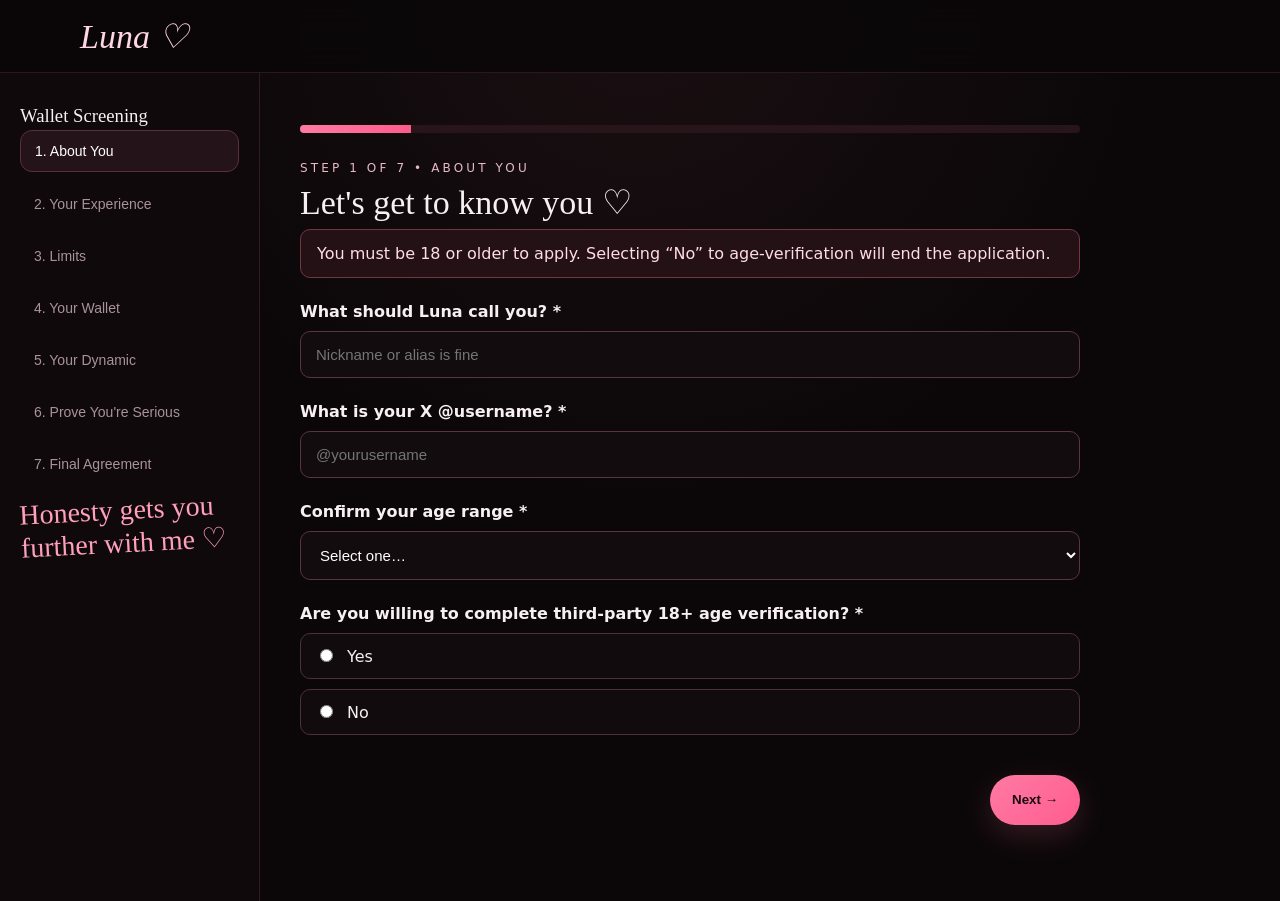
==== commit 0b95da7c: "Update index.html" ====
--- a/index.html
+++ b/index.html
@@ -1,22 +1,25 @@
 <!doctype html>
 <html lang="en">
+
 <head>
-  <meta charset="utf-8">
-  <meta name="viewport" content="width=device-width,initial-scale=1">
-
-  <title>Apply to Serve Luna</title>
-
-  <link rel="stylesheet" href="styles.css">
+<meta charset="utf-8">
+<meta name="viewport" content="width=device-width,initial-scale=1">
+
+<title>Apply to Serve Luna</title>
+
+<link rel="stylesheet" href="styles.css">
 </head>
 
 <body>
 
+<!-- Luna branding only — no link back to another page -->
 <nav>
   <div class="wrap navin">
     <span class="brand">Luna ♡</span>
   </div>
 </nav>
 
+
 <div class="formShell">
 
   <aside class="steps">
@@ -24,13 +27,35 @@
     <h3>Wallet Screening</h3>
 
     <div class="stepnav">
-      <button type="button" data-goto="1" class="active">1. About You</button>
-      <button type="button" data-goto="2">2. Your Experience</button>
-      <button type="button" data-goto="3">3. Limits</button>
-      <button type="button" data-goto="4">4. Your Wallet</button>
-      <button type="button" data-goto="5">5. Your Dynamic</button>
-      <button type="button" data-goto="6">6. Prove You're Serious</button>
-      <button type="button" data-goto="7">7. Final Agreement</button>
+
+      <button data-goto="1" class="active">
+        1. About You
+      </button>
+
+      <button data-goto="2">
+        2. Your Experience
+      </button>
+
+      <button data-goto="3">
+        3. Limits
+      </button>
+
+      <button data-goto="4">
+        4. Your Wallet
+      </button>
+
+      <button data-goto="5">
+        5. Your Dynamic
+      </button>
+
+      <button data-goto="6">
+        6. Prove You're Serious
+      </button>
+
+      <button data-goto="7">
+        7. Final Agreement
+      </button>
+
     </div>
 
     <div class="script" style="font-size:28px">
@@ -50,9 +75,7 @@
     <form id="screeningForm">
 
 
-      <!-- ========================= -->
-      <!-- STEP 1: ABOUT YOU -->
-      <!-- ========================= -->
+      <!-- STEP 1 -->
 
       <section class="step active" data-step="1">
 
@@ -61,6 +84,7 @@
         </div>
 
         <h2>Let's get to know you ♡</h2>
+
 
         <div class="notice">
           You must be 18 or older to apply.
@@ -106,7 +130,10 @@
 
           <select name="age" required>
 
-            <option value="">Select one…</option>
+            <option value="">
+              Select one…
+            </option>
+
             <option>18–20</option>
             <option>21–24</option>
             <option>25–34</option>
@@ -128,20 +155,27 @@
           <div class="options">
 
             <label class="option">
+
               <input
                 type="radio"
                 name="av"
                 value="Yes"
                 required>
+
               Yes
-            </label>
-
-            <label class="option">
+
+            </label>
+
+
+            <label class="option">
+
               <input
                 type="radio"
                 name="av"
                 value="No">
+
               No
+
             </label>
 
           </div>
@@ -152,9 +186,7 @@
 
 
 
-      <!-- ========================= -->
-      <!-- STEP 2: EXPERIENCE -->
-      <!-- ========================= -->
+      <!-- STEP 2 -->
 
       <section class="step" data-step="2">
 
@@ -174,10 +206,22 @@
           <select name="experience">
 
             <option>Completely new</option>
-            <option>Curious / limited experience</option>
-            <option>Some experience</option>
-            <option>Experienced submissive</option>
-            <option>Currently or previously served a Domme</option>
+
+            <option>
+              Curious / limited experience
+            </option>
+
+            <option>
+              Some experience
+            </option>
+
+            <option>
+              Experienced submissive
+            </option>
+
+            <option>
+              Currently or previously served a Domme
+            </option>
 
           </select>
 
@@ -190,95 +234,141 @@
             What interests you? (choose any)
           </label>
 
+
           <div class="options">
 
-            <label class="option">
+
+            <label class="option">
+
               <input
                 type="checkbox"
                 name="interests"
                 value="Financial domination">
+
               Financial domination
-            </label>
-
-            <label class="option">
+
+            </label>
+
+
+            <label class="option">
+
               <input
                 type="checkbox"
                 name="interests"
                 value="Bratty domination">
+
               Bratty domination
-            </label>
-
-            <label class="option">
+
+            </label>
+
+
+            <label class="option">
+
               <input
                 type="checkbox"
                 name="interests"
                 value="Paying bills">
+
               Paying bills
-            </label>
-
-            <label class="option">
+
+            </label>
+
+
+            <label class="option">
+
               <input
                 type="checkbox"
                 name="interests"
                 value="Gifts / spoiling">
+
               Gifts / spoiling
-            </label>
-
-            <label class="option">
+
+            </label>
+
+
+            <label class="option">
+
               <input
                 type="checkbox"
                 name="interests"
                 value="Tasks">
+
               Tasks
-            </label>
-
-            <label class="option">
+
+            </label>
+
+
+            <label class="option">
+
               <input
                 type="checkbox"
                 name="interests"
                 value="Teasing">
+
               Teasing
-            </label>
-
-            <label class="option">
+
+            </label>
+
+
+            <label class="option">
+
               <input
                 type="checkbox"
                 name="interests"
                 value="Praise / approval">
+
               Praise / approval
-            </label>
-
-            <label class="option">
+
+            </label>
+
+
+            <label class="option">
+
               <input
                 type="checkbox"
                 name="interests"
                 value="Controlled financial play">
+
               Controlled financial play
-            </label>
-
-            <label class="option">
+
+            </label>
+
+
+            <label class="option">
+
               <input
                 type="checkbox"
                 name="interests"
                 value="Obedience">
+
               Obedience
-            </label>
-
-            <label class="option">
+
+            </label>
+
+
+            <label class="option">
+
               <input
                 type="checkbox"
                 name="interests"
                 value="Long-term D/s dynamic">
+
               Long-term D/s dynamic
-            </label>
-
-            <label class="option">
+
+            </label>
+
+
+            <label class="option">
+
               <input
                 type="checkbox"
                 name="interests"
                 value="Casual tribute / admiration">
+
               Casual tribute / admiration
-            </label>
+
+            </label>
+
 
           </div>
 
@@ -295,13 +385,12 @@
 
         </div>
 
+
       </section>
 
 
 
-      <!-- ========================= -->
-      <!-- STEP 3: LIMITS -->
-      <!-- ========================= -->
+      <!-- STEP 3 -->
 
       <section class="step" data-step="3">
 
@@ -367,13 +456,12 @@
 
         </div>
 
+
       </section>
 
 
 
-      <!-- ========================= -->
-      <!-- STEP 4: WALLET -->
-      <!-- ========================= -->
+      <!-- STEP 4 -->
 
       <section class="step" data-step="4">
 
@@ -398,12 +486,29 @@
 
           <select name="monthlyBudget">
 
-            <option>Under $50</option>
-            <option>$50–$100</option>
-            <option>$101–$250</option>
-            <option>$251–$500</option>
-            <option>$501–$1,000</option>
-            <option>$1,000+</option>
+            <option>
+              Under $50
+            </option>
+
+            <option>
+              $50–$100
+            </option>
+
+            <option>
+              $101–$250
+            </option>
+
+            <option>
+              $251–$500
+            </option>
+
+            <option>
+              $501–$1,000
+            </option>
+
+            <option>
+              $1,000+
+            </option>
 
           </select>
 
@@ -418,12 +523,29 @@
 
           <select name="singleBudget">
 
-            <option>$10–$25</option>
-            <option>$26–$50</option>
-            <option>$51–$100</option>
-            <option>$101–$250</option>
-            <option>$251–$500</option>
-            <option>Other</option>
+            <option>
+              $10–$25
+            </option>
+
+            <option>
+              $26–$50
+            </option>
+
+            <option>
+              $51–$100
+            </option>
+
+            <option>
+              $101–$250
+            </option>
+
+            <option>
+              $251–$500
+            </option>
+
+            <option>
+              Other
+            </option>
 
           </select>
 
@@ -434,13 +556,12 @@
           Your stated limit is a ceiling, not a target.
         </div>
 
+
       </section>
 
 
 
-      <!-- ========================= -->
-      <!-- STEP 5: DYNAMIC -->
-      <!-- ========================= -->
+      <!-- STEP 5 -->
 
       <section class="step" data-step="5">
 
@@ -459,12 +580,29 @@
 
           <select name="frequency">
 
-            <option>Occasionally</option>
-            <option>A few times per month</option>
-            <option>Weekly</option>
-            <option>Several times per week</option>
-            <option>Ongoing dynamic</option>
-            <option>Not sure yet</option>
+            <option>
+              Occasionally
+            </option>
+
+            <option>
+              A few times per month
+            </option>
+
+            <option>
+              Weekly
+            </option>
+
+            <option>
+              Several times per week
+            </option>
+
+            <option>
+              Ongoing dynamic
+            </option>
+
+            <option>
+              Not sure yet
+            </option>
 
           </select>
 
@@ -479,12 +617,29 @@
 
           <select name="style">
 
-            <option>Playful / bratty</option>
-            <option>Firm and structured</option>
-            <option>Praise / reward focused</option>
-            <option>Financially focused</option>
-            <option>A mixture</option>
-            <option>I'd rather discover it naturally</option>
+            <option>
+              Playful / bratty
+            </option>
+
+            <option>
+              Firm and structured
+            </option>
+
+            <option>
+              Praise / reward focused
+            </option>
+
+            <option>
+              Financially focused
+            </option>
+
+            <option>
+              A mixture
+            </option>
+
+            <option>
+              I'd rather discover it naturally
+            </option>
 
           </select>
 
@@ -497,75 +652,104 @@
             Communication preferences
           </label>
 
+
           <div class="options">
 
-            <label class="option">
+
+            <label class="option">
+
               <input
                 type="checkbox"
                 name="communication"
                 value="Teasing">
+
               Teasing
-            </label>
-
-            <label class="option">
+
+            </label>
+
+
+            <label class="option">
+
               <input
                 type="checkbox"
                 name="communication"
                 value="Direct instructions">
+
               Direct instructions
-            </label>
-
-            <label class="option">
+
+            </label>
+
+
+            <label class="option">
+
               <input
                 type="checkbox"
                 name="communication"
                 value="Tasks">
+
               Tasks
-            </label>
-
-            <label class="option">
+
+            </label>
+
+
+            <label class="option">
+
               <input
                 type="checkbox"
                 name="communication"
                 value="Praise when earned">
+
               Praise when earned
-            </label>
-
-            <label class="option">
+
+            </label>
+
+
+            <label class="option">
+
               <input
                 type="checkbox"
                 name="communication"
                 value="Bratty demands">
+
               Bratty demands
-            </label>
-
-            <label class="option">
+
+            </label>
+
+
+            <label class="option">
+
               <input
                 type="checkbox"
                 name="communication"
                 value="Casual conversation too">
+
               Casual conversation too
-            </label>
-
-            <label class="option">
+
+            </label>
+
+
+            <label class="option">
+
               <input
                 type="checkbox"
                 name="communication"
                 value="Structured rules">
+
               Structured rules
-            </label>
+
+            </label>
+
 
           </div>
 
         </div>
 
+
       </section>
 
 
 
-      <!-- ========================= -->
-      <!-- STEP 6: SERIOUS -->
-      <!-- ========================= -->
+      <!-- STEP 6 -->
 
       <section class="step" data-step="6">
 
@@ -601,13 +785,12 @@
 
         </div>
 
+
       </section>
 
 
 
-      <!-- ========================= -->
-      <!-- STEP 7: AGREEMENT -->
-      <!-- ========================= -->
+      <!-- STEP 7 -->
 
       <section class="step" data-step="7">
 
@@ -619,6 +802,7 @@
 
 
         <div class="options">
+
 
           <label class="option">
 
@@ -712,10 +896,13 @@
 
           </label>
 
-        </div>
-
-
-        <div class="notice" style="margin-top:22px">
+
+        </div>
+
+
+        <div
+          class="notice"
+          style="margin-top:22px">
 
           <strong>After approval:</strong>
           you will be directed to third-party age verification.
@@ -723,73 +910,92 @@
 
         </div>
 
+
       </section>
 
 
 
-      <!-- ========================= -->
-      <!-- NAVIGATION BUTTONS -->
-      <!-- ========================= -->
+      <!-- FORM CONTROLS -->
 
       <div class="formActions">
+
 
         <button
           type="button"
           class="btn ghost"
           id="backBtn">
+
           ← Back
+
         </button>
+
 
         <button
           type="button"
           class="btn primary"
           id="nextBtn">
+
           Next →
+
         </button>
+
 
         <button
           type="submit"
           class="btn primary"
           id="submitBtn"
           style="display:none">
+
           SUBMIT TO LUNA 💋
+
         </button>
 
+
       </div>
 
+
     </form>
 
 
 
-    <!-- ========================= -->
-    <!-- SUCCESS SCREEN -->
-    <!-- ========================= -->
-
-    <div class="success" id="success">
+    <!-- SUCCESS MESSAGE -->
+
+    <div
+      class="success"
+      id="success">
+
 
       <h2>
         APPLICATION RECEIVED ♡
       </h2>
 
+
       <p>
         Cute. You can follow instructions.
       </p>
 
+
       <p>
-        You will receive further instructions once approved.
+        Submission does not guarantee acceptance.
+        If approved, you'll receive further instructions.
       </p>
 
+
       <p>
+
         <strong>
           Don't send twice. Don't chase. Behave. 💋
         </strong>
+
       </p>
+
 
       <p class="small">
         Your application has been sent for review.
         Do not submit it twice.
       </p>
 
+
     </div>
 
 
--- a/styles.css
+++ b/styles.css
@@ -1,124 +1,520 @@
-
 :root{
-  --bg:#0b0708; --panel:#120b0d; --panel2:#191012; --text:#f7eff1; --muted:#c7b8bd;
-  --pink:#ff7aa3; --pink2:#ff9fbb; --line:#5a2f3b; --ok:#8dd7aa; --danger:#ff8d9d;
-}
-*{box-sizing:border-box}
-html{scroll-behavior:smooth}
-body{margin:0;background:radial-gradient(circle at top,#1a0f12 0,#0b0708 45%);color:var(--text);font-family:Inter,system-ui,-apple-system,Segoe UI,Roboto,Arial,sans-serif}
-a{text-decoration:none;color:inherit}
-.wrap{width:min(1120px,92vw);margin:auto}
-nav{position:sticky;top:0;z-index:20;background:rgba(11,7,8,.9);backdrop-filter:blur(14px);border-bottom:1px solid #2b171d}
-.navin{height:72px;display:flex;align-items:center;justify-content:space-between;gap:20px}
-.brand{font-family:Georgia,serif;font-style:italic;font-size:34px;color:#ffd6e2}
-.navlinks{display:flex;gap:24px;align-items:center;font-size:14px;letter-spacing:.04em}
-.btn{display:inline-flex;align-items:center;justify-content:center;border:0;border-radius:999px;padding:14px 22px;font-weight:800;cursor:pointer}
-.btn.primary{background:linear-gradient(135deg,var(--pink),#ff5d8f);color:#1b0b10;box-shadow:0 10px 30px rgba(255,122,163,.18)}
-.btn.ghost{border:1px solid #6e3848;background:#160d10;color:#fff}
-.hero{display:grid;grid-template-columns:1.06fr .94fr;min-height:560px;border-bottom:1px solid var(--line)}
-.heroimg{min-height:560px;background:url('luna.jpg') center 42%/cover no-repeat;position:relative}
-.heroimg:after{content:"";position:absolute;inset:0;background:linear-gradient(90deg,rgba(9,6,7,.06),rgba(9,6,7,.5))}
-.heroCopy{padding:64px 6vw 50px 50px;display:flex;flex-direction:column;justify-content:center}
-.kicker{letter-spacing:.26em;font-size:12px;color:#e7bac8;text-transform:uppercase}
-h1,h2,h3{font-family:Georgia,serif;font-weight:500;margin:.2em 0}
-h1{font-size:clamp(48px,7vw,88px);line-height:.92}
-h2{font-size:34px}
-.sub{font-size:15px;letter-spacing:.22em;text-transform:uppercase;color:#e5c5cf}
-.badges{display:flex;gap:12px;flex-wrap:wrap;margin:28px 0}
-.badge{border:1px solid #7b3b4e;border-radius:999px;padding:11px 16px;background:#150c0f;font-size:14px}
-.script{font-family:"Brush Script MT",cursive;color:var(--pink2);font-size:38px;transform:rotate(-3deg);margin-top:10px}
-.grid3{display:grid;grid-template-columns:1fr 1fr 1fr;border-bottom:1px solid var(--line)}
-.card{padding:34px;border-right:1px solid #2a171d}
-.card:last-child{border-right:0}
-.card p,.card li{color:#eee1e5;line-height:1.55}
-.card ul{padding-left:20px}
-.pink{color:var(--pink2);font-weight:800}
-.bottomgrid{display:grid;grid-template-columns:1.2fr .8fr .9fr}
-.panel{padding:34px;border-right:1px solid #2a171d;border-bottom:1px solid #2a171d}
-.panel:last-child{border-right:0}
-.rules{list-style:none;padding:0}
-.rules li{display:flex;gap:10px;margin:10px 0}
-.rules li:before{content:"✓";color:var(--pink);font-weight:900}
-.ctaBlock{display:flex;flex-direction:column;justify-content:center;align-items:flex-start;gap:16px}
-.small{font-size:13px;color:var(--muted);line-height:1.5}
-footer{padding:34px 0;color:#cbbbc0;text-align:center;letter-spacing:.18em;font-size:12px}
-
-.formShell{display:grid;grid-template-columns:260px 1fr;gap:0;min-height:calc(100vh - 72px)}
-.steps{border-right:1px solid #2e1b20;background:#0f090b;padding:28px 20px;position:sticky;top:72px;height:calc(100vh - 72px)}
-.stepnav{display:flex;flex-direction:column;gap:12px}
-.stepnav button{appearance:none;border:0;background:none;color:#a9939b;text-align:left;padding:12px 14px;border-radius:12px;font-size:14px;cursor:pointer}
-.stepnav button.active{background:#241318;color:#fff;border:1px solid #5b2e3c}
-.formArea{padding:40px;max-width:860px}
-.step{display:none}
-.step.active{display:block}
-.q{margin:24px 0}
-.q label.title{display:block;font-weight:800;margin-bottom:10px}
-input[type=text],input[type=email],textarea,select{
- width:100%;background:#120c0e;border:1px solid #5a3540;color:#fff;border-radius:10px;padding:14px 15px;font-size:15px
-}
-textarea{min-height:120px;resize:vertical}
-.options{display:grid;gap:10px}
-.option{border:1px solid #4d3038;border-radius:10px;padding:12px 14px;background:#110b0d}
-.option input{margin-right:9px}
-.formActions{display:flex;justify-content:space-between;gap:12px;margin-top:30px}
-.notice{padding:14px 16px;border:1px solid #713746;background:#241116;border-radius:10px;color:#ffdce7}
-.success{display:none;padding:28px;border:1px solid #48775b;background:#102017;border-radius:14px}
-.success.show{display:block}
-.progress{height:8px;background:#28151b;border-radius:99px;overflow:hidden;margin:12px 0 28px}
-.progress>div{height:100%;background:linear-gradient(90deg,var(--pink),#ff5b8d);width:14.28%;transition:.25s}
-@media(max-width:840px){
- .navlinks a:not(.btn){display:none}
- .hero{grid-template-columns:1fr}
- .heroimg{min-height:440px}
- .heroCopy{padding:42px 6vw}
- .grid3,.bottomgrid{grid-template-columns:1fr}
- .card,.panel{border-right:0;border-bottom:1px solid #2a171d}
- .formShell{grid-template-columns:1fr}
- .steps{position:static;height:auto;border-right:0;border-bottom:1px solid #2e1b20}
- .stepnav{display:grid;grid-template-columns:repeat(2,1fr)}
- .formArea{padding:24px}
-}
-.screening-actions {
-  display: flex;
-  flex-direction: column;
-  gap: 14px;
-  margin-top: 24px;
-}
-
-.verification-step {
-  text-align: center;
-}
-
-.verification-btn {
-  display: inline-block;
-  border: 1px solid rgba(255,255,255,.35);
-  background: transparent;
-}
-
-.verification-note {
-  margin-top: 8px;
-  font-size: 13px;
-  line-height: 1.5;
-  opacity: .7;
-}
-
-.age-verification-info {
-  margin-top: 28px;
-  padding: 22px;
-  border: 1px solid rgba(255,255,255,.18);
-  border-radius: 18px;
-  text-align: center;
-}
-
-.age-verification-info h3 {
-  margin-top: 0;
-}
-
-.age-verification-info p {
-  opacity: .8;
-  line-height: 1.6;
-}
-/* FAQ */
+  --bg:#0b0708;
+  --panel:#120b0d;
+  --panel2:#191012;
+  --text:#f7eff1;
+  --muted:#c7b8bd;
+  --pink:#ff7aa3;
+  --pink2:#ff9fbb;
+  --line:#5a2f3b;
+  --ok:#8dd7aa;
+  --danger:#ff8d9d;
+}
+
+*{
+  box-sizing:border-box;
+}
+
+html{
+  scroll-behavior:smooth;
+}
+
+body{
+  margin:0;
+  background:radial-gradient(circle at top,#1a0f12 0,#0b0708 45%);
+  color:var(--text);
+  font-family:Inter,system-ui,-apple-system,Segoe UI,Roboto,Arial,sans-serif;
+}
+
+a{
+  text-decoration:none;
+  color:inherit;
+}
+
+.wrap{
+  width:min(1120px,92vw);
+  margin:auto;
+}
+
+
+/* =========================
+   NAVIGATION
+========================= */
+
+nav{
+  position:sticky;
+  top:0;
+  z-index:20;
+  background:rgba(11,7,8,.9);
+  backdrop-filter:blur(14px);
+  border-bottom:1px solid #2b171d;
+}
+
+.navin{
+  height:72px;
+  display:flex;
+  align-items:center;
+  justify-content:space-between;
+  gap:20px;
+}
+
+.brand{
+  font-family:Georgia,serif;
+  font-style:italic;
+  font-size:34px;
+  color:#ffd6e2;
+}
+
+.navlinks{
+  display:flex;
+  gap:24px;
+  align-items:center;
+  font-size:14px;
+  letter-spacing:.04em;
+}
+
+
+/* =========================
+   BUTTONS
+========================= */
+
+.btn{
+  display:inline-flex;
+  align-items:center;
+  justify-content:center;
+  border:0;
+  border-radius:999px;
+  padding:14px 22px;
+  font-weight:800;
+  cursor:pointer;
+}
+
+.btn.primary{
+  background:linear-gradient(135deg,var(--pink),#ff5d8f);
+  color:#1b0b10;
+  box-shadow:0 10px 30px rgba(255,122,163,.18);
+}
+
+.btn.ghost{
+  border:1px solid #6e3848;
+  background:#160d10;
+  color:#fff;
+}
+
+
+/* =========================
+   GENERAL CONTENT
+========================= */
+
+.hero{
+  display:grid;
+  grid-template-columns:1.06fr .94fr;
+  min-height:560px;
+  border-bottom:1px solid var(--line);
+}
+
+.heroimg{
+  min-height:560px;
+  background:url('luna.jpg') center 42%/cover no-repeat;
+  position:relative;
+}
+
+.heroimg:after{
+  content:"";
+  position:absolute;
+  inset:0;
+  background:linear-gradient(
+    90deg,
+    rgba(9,6,7,.06),
+    rgba(9,6,7,.5)
+  );
+}
+
+.heroCopy{
+  padding:64px 6vw 50px 50px;
+  display:flex;
+  flex-direction:column;
+  justify-content:center;
+}
+
+.kicker{
+  letter-spacing:.26em;
+  font-size:12px;
+  color:#e7bac8;
+  text-transform:uppercase;
+}
+
+h1,
+h2,
+h3{
+  font-family:Georgia,serif;
+  font-weight:500;
+  margin:.2em 0;
+}
+
+h1{
+  font-size:clamp(48px,7vw,88px);
+  line-height:.92;
+}
+
+h2{
+  font-size:34px;
+}
+
+.sub{
+  font-size:15px;
+  letter-spacing:.22em;
+  text-transform:uppercase;
+  color:#e5c5cf;
+}
+
+.badges{
+  display:flex;
+  gap:12px;
+  flex-wrap:wrap;
+  margin:28px 0;
+}
+
+.badge{
+  border:1px solid #7b3b4e;
+  border-radius:999px;
+  padding:11px 16px;
+  background:#150c0f;
+  font-size:14px;
+}
+
+.script{
+  font-family:"Brush Script MT",cursive;
+  color:var(--pink2);
+  font-size:38px;
+  transform:rotate(-3deg);
+  margin-top:10px;
+}
+
+
+/* =========================
+   CARDS
+========================= */
+
+.grid3{
+  display:grid;
+  grid-template-columns:1fr 1fr 1fr;
+  border-bottom:1px solid var(--line);
+}
+
+.card{
+  padding:34px;
+  border-right:1px solid #2a171d;
+}
+
+.card:last-child{
+  border-right:0;
+}
+
+.card p,
+.card li{
+  color:#eee1e5;
+  line-height:1.55;
+}
+
+.card ul{
+  padding-left:20px;
+}
+
+.pink{
+  color:var(--pink2);
+  font-weight:800;
+}
+
+.bottomgrid{
+  display:grid;
+  grid-template-columns:1.2fr .8fr .9fr;
+}
+
+.panel{
+  padding:34px;
+  border-right:1px solid #2a171d;
+  border-bottom:1px solid #2a171d;
+}
+
+.panel:last-child{
+  border-right:0;
+}
+
+.rules{
+  list-style:none;
+  padding:0;
+}
+
+.rules li{
+  display:flex;
+  gap:10px;
+  margin:10px 0;
+}
+
+.rules li:before{
+  content:"✓";
+  color:var(--pink);
+  font-weight:900;
+}
+
+.ctaBlock{
+  display:flex;
+  flex-direction:column;
+  justify-content:center;
+  align-items:flex-start;
+  gap:16px;
+}
+
+.small{
+  font-size:13px;
+  color:var(--muted);
+  line-height:1.5;
+}
+
+footer{
+  padding:34px 0;
+  color:#cbbbc0;
+  text-align:center;
+  letter-spacing:.18em;
+  font-size:12px;
+}
+
+
+/* =========================
+   SCREENING FORM
+========================= */
+
+.formShell{
+  display:grid;
+  grid-template-columns:260px 1fr;
+  gap:0;
+  min-height:calc(100vh - 72px);
+}
+
+.steps{
+  border-right:1px solid #2e1b20;
+  background:#0f090b;
+  padding:28px 20px;
+  position:sticky;
+  top:72px;
+  height:calc(100vh - 72px);
+}
+
+.stepnav{
+  display:flex;
+  flex-direction:column;
+  gap:12px;
+}
+
+.stepnav button{
+  appearance:none;
+  border:0;
+  background:none;
+  color:#a9939b;
+  text-align:left;
+  padding:12px 14px;
+  border-radius:12px;
+  font-size:14px;
+  cursor:pointer;
+}
+
+.stepnav button.active{
+  background:#241318;
+  color:#fff;
+  border:1px solid #5b2e3c;
+}
+
+.formArea{
+  padding:40px;
+  width:100%;
+  max-width:860px;
+}
+
+#screeningForm{
+  display:block;
+  width:100%;
+}
+
+.step{
+  display:none;
+}
+
+.step.active{
+  display:block;
+}
+
+.q{
+  margin:24px 0;
+}
+
+.q label.title{
+  display:block;
+  font-weight:800;
+  margin-bottom:10px;
+}
+
+input[type=text],
+input[type=email],
+textarea,
+select{
+  width:100%;
+  background:#120c0e;
+  border:1px solid #5a3540;
+  color:#fff;
+  border-radius:10px;
+  padding:14px 15px;
+  font-size:15px;
+}
+
+textarea{
+  min-height:120px;
+  resize:vertical;
+}
+
+.options{
+  display:grid;
+  gap:10px;
+}
+
+.option{
+  border:1px solid #4d3038;
+  border-radius:10px;
+  padding:12px 14px;
+  background:#110b0d;
+}
+
+.option input{
+  margin-right:9px;
+}
+
+
+/* =========================
+   FORM NAVIGATION
+========================= */
+
+.formActions{
+  display:flex;
+  justify-content:space-between;
+  align-items:center;
+  gap:12px;
+  width:100%;
+  margin-top:32px;
+  padding-top:8px;
+  padding-bottom:24px;
+  position:relative;
+  z-index:10;
+}
+
+.formActions .btn{
+  min-height:50px;
+}
+
+#backBtn{
+  display:inline-flex;
+}
+
+#nextBtn{
+  display:inline-flex;
+  margin-left:auto;
+}
+
+#submitBtn{
+  margin-left:auto;
+}
+
+
+/* =========================
+   NOTICE / SUCCESS
+========================= */
+
+.notice{
+  padding:14px 16px;
+  border:1px solid #713746;
+  background:#241116;
+  border-radius:10px;
+  color:#ffdce7;
+}
+
+.success{
+  display:none;
+  padding:28px;
+  border:1px solid #48775b;
+  background:#102017;
+  border-radius:14px;
+}
+
+.success.show{
+  display:block;
+}
+
+.progress{
+  height:8px;
+  background:#28151b;
+  border-radius:99px;
+  overflow:hidden;
+  margin:12px 0 28px;
+}
+
+.progress>div{
+  height:100%;
+  background:linear-gradient(90deg,var(--pink),#ff5b8d);
+  width:14.28%;
+  transition:.25s;
+}
+
+
+/* =========================
+   VERIFICATION
+========================= */
+
+.screening-actions{
+  display:flex;
+  flex-direction:column;
+  gap:14px;
+  margin-top:24px;
+}
+
+.verification-step{
+  text-align:center;
+}
+
+.verification-btn{
+  display:inline-block;
+  border:1px solid rgba(255,255,255,.35);
+  background:transparent;
+  color:#fff !important;
+}
+
+.verification-note{
+  margin-top:8px;
+  font-size:13px;
+  line-height:1.5;
+  opacity:.7;
+}
+
+.age-verification-info{
+  margin-top:28px;
+  padding:22px;
+  border:1px solid rgba(255,255,255,.18);
+  border-radius:18px;
+  text-align:center;
+}
+
+.age-verification-info h3{
+  margin-top:0;
+}
+
+.age-verification-info p{
+  opacity:.8;
+  line-height:1.6;
+}
+
+
+/* =========================
+   FAQ
+========================= */
+
 .faq-section{
   padding:80px 20px;
   scroll-margin-top:90px;
@@ -168,16 +564,10 @@
   margin-bottom:20px;
 }
 
-@media(max-width:750px){
-  .faq-grid{
-    grid-template-columns:1fr;
-  }
-
-  .faq-heading h2{
-    font-size:34px;
-  }
-}
-/* Age Verification Popup */
+
+/* =========================
+   AGE VERIFICATION POPUP
+========================= */
 
 .av-popup{
   display:none;
@@ -238,6 +628,155 @@
   justify-content:center;
   cursor:pointer;
 }
-.verification-btn{
-  color:#fff !important;
-  }
+
+
+/* =========================
+   TABLET / MOBILE
+========================= */
+
+@media(max-width:840px){
+
+  .navlinks a:not(.btn){
+    display:none;
+  }
+
+  .hero{
+    grid-template-columns:1fr;
+  }
+
+  .heroimg{
+    min-height:440px;
+  }
+
+  .heroCopy{
+    padding:42px 6vw;
+  }
+
+  .grid3,
+  .bottomgrid{
+    grid-template-columns:1fr;
+  }
+
+  .card,
+  .panel{
+    border-right:0;
+    border-bottom:1px solid #2a171d;
+  }
+
+
+  /* SCREENING */
+
+  .formShell{
+    display:block;
+    width:100%;
+    min-height:auto;
+  }
+
+  .steps{
+    position:static;
+    width:100%;
+    height:auto;
+    border-right:0;
+    border-bottom:1px solid #2e1b20;
+  }
+
+  .stepnav{
+    display:grid;
+    grid-template-columns:repeat(2,1fr);
+  }
+
+  .formArea{
+    display:block;
+    width:100%;
+    max-width:none;
+    padding:24px 24px 40px;
+  }
+
+  #screeningForm{
+    display:block;
+    width:100%;
+  }
+
+  .step.active{
+    display:block;
+    width:100%;
+  }
+
+
+  /* KEEP NEXT / BACK VISIBLE */
+
+  .formActions{
+    display:flex;
+    width:100%;
+    justify-content:space-between;
+    align-items:center;
+    gap:12px;
+    margin-top:32px;
+    padding:8px 0 32px;
+    position:relative;
+    z-index:50;
+  }
+
+  .formActions .btn{
+    min-height:52px;
+    padding:14px 22px;
+  }
+
+  #nextBtn{
+    margin-left:auto;
+  }
+
+}
+
+
+/* =========================
+   SMALL PHONES
+========================= */
+
+@media(max-width:750px){
+
+  .faq-grid{
+    grid-template-columns:1fr;
+  }
+
+  .faq-heading h2{
+    font-size:34px;
+  }
+
+}
+
+
+@media(max-width:520px){
+
+  .formArea{
+    padding:22px 18px 38px;
+  }
+
+  .steps{
+    padding:22px 18px;
+  }
+
+  .stepnav{
+    grid-template-columns:1fr 1fr;
+    gap:8px;
+  }
+
+  .stepnav button{
+    padding:10px;
+    font-size:13px;
+  }
+
+  .formActions{
+    width:100%;
+    gap:10px;
+  }
+
+  .formActions .btn{
+    padding:14px 18px;
+  }
+
+  #nextBtn{
+    margin-left:auto;
+  }
+
+}
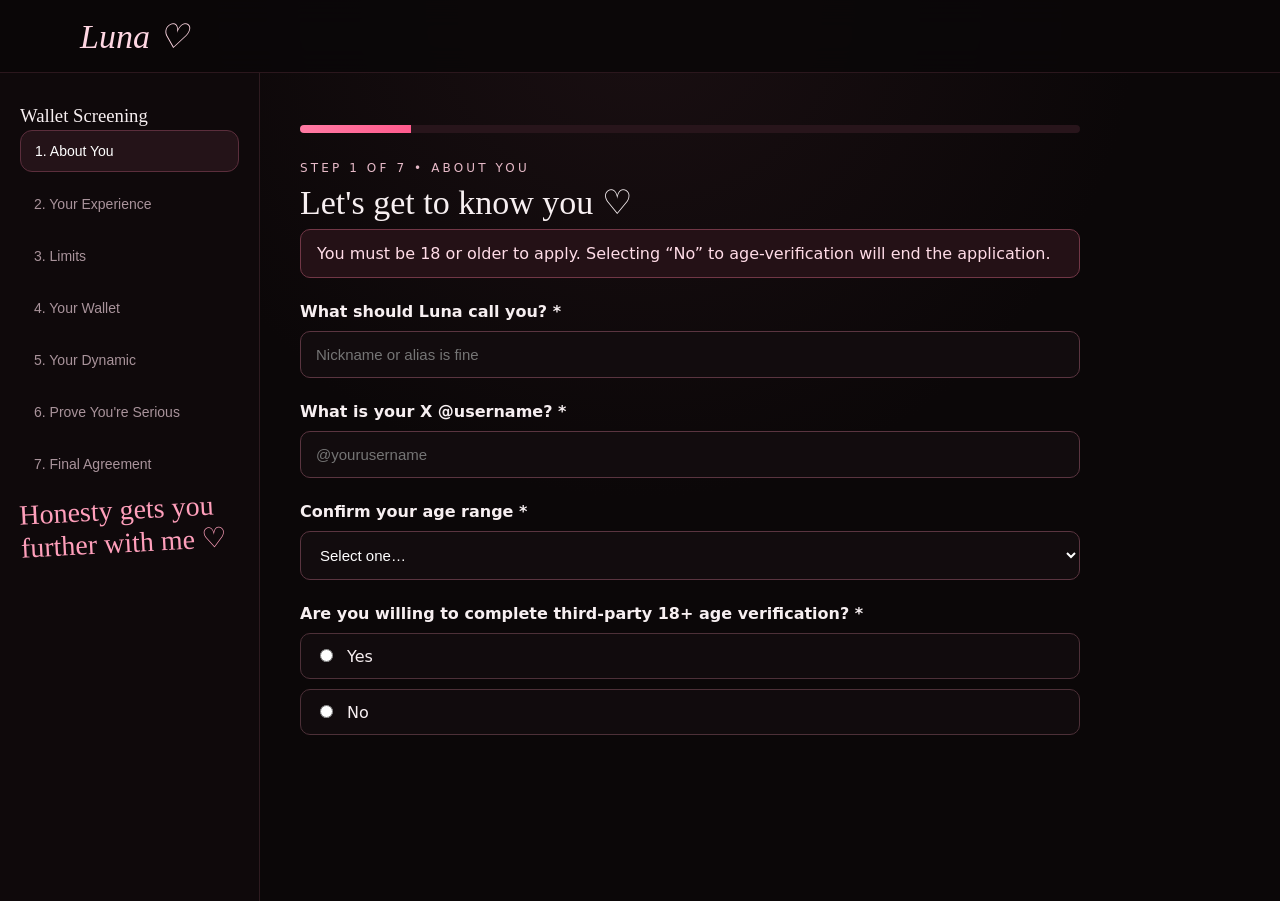
==== commit 585035dc: "Update index.html" ====
--- a/index.html
+++ b/index.html
@@ -2,1009 +2,300 @@
 <html lang="en">
 
 <head>
-<meta charset="utf-8">
-<meta name="viewport" content="width=device-width,initial-scale=1">
-
-<title>Apply to Serve Luna</title>
-
-<link rel="stylesheet" href="styles.css">
+  <meta charset="utf-8">
+  <meta name="viewport" content="width=device-width,initial-scale=1">
+
+  <title>Apply to Serve Luna</title>
+
+  <link rel="stylesheet" href="styles.css">
 </head>
 
 <body>
 
-<!-- Luna branding only — no link back to another page -->
-<nav>
-  <div class="wrap navin">
-    <span class="brand">Luna ♡</span>
-  </div>
-</nav>
-
-
-<div class="formShell">
-
-  <aside class="steps">
-
-    <h3>Wallet Screening</h3>
-
-    <div class="stepnav">
-
-      <button data-goto="1" class="active">
-        1. About You
-      </button>
-
-      <button data-goto="2">
-        2. Your Experience
-      </button>
-
-      <button data-goto="3">
-        3. Limits
-      </button>
-
-      <button data-goto="4">
-        4. Your Wallet
-      </button>
-
-      <button data-goto="5">
-        5. Your Dynamic
-      </button>
-
-      <button data-goto="6">
-        6. Prove You're Serious
-      </button>
-
-      <button data-goto="7">
-        7. Final Agreement
-      </button>
-
+  <nav>
+    <div class="wrap navin">
+      <span class="brand">Luna ♡</span>
     </div>
-
-    <div class="script" style="font-size:28px">
-      Honesty gets you further with me ♡
-    </div>
-
-  </aside>
-
-
-  <main class="formArea">
-
-    <div class="progress">
-      <div id="progressBar"></div>
-    </div>
-
-
-    <form id="screeningForm">
-
-
-      <!-- STEP 1 -->
-
-      <section class="step active" data-step="1">
-
-        <div class="kicker">
-          Step 1 of 7 • About You
-        </div>
-
-        <h2>Let's get to know you ♡</h2>
-
-
-        <div class="notice">
-          You must be 18 or older to apply.
-          Selecting “No” to age-verification will end the application.
-        </div>
-
-
-        <div class="q">
-
-          <label class="title">
-            What should Luna call you? *
-          </label>
-
-          <input
-            name="name"
-            type="text"
-            required
-            placeholder="Nickname or alias is fine">
-
-        </div>
-
-
-        <div class="q">
-
-          <label class="title">
-            What is your X @username? *
-          </label>
-
-          <input
-            name="xhandle"
-            type="text"
-            required
-            placeholder="@yourusername">
-
-        </div>
-
-
-        <div class="q">
-
-          <label class="title">
-            Confirm your age range *
-          </label>
-
-          <select name="age" required>
-
-            <option value="">
-              Select one…
-            </option>
-
-            <option>18–20</option>
-            <option>21–24</option>
-            <option>25–34</option>
-            <option>35–44</option>
-            <option>45–54</option>
-            <option>55+</option>
-
-          </select>
-
-        </div>
-
-
-        <div class="q">
-
-          <label class="title">
-            Are you willing to complete third-party 18+ age verification? *
-          </label>
-
-          <div class="options">
-
-            <label class="option">
-
-              <input
-                type="radio"
-                name="av"
-                value="Yes"
-                required>
-
-              Yes
-
-            </label>
-
-
-            <label class="option">
-
-              <input
-                type="radio"
-                name="av"
-                value="No">
-
-              No
-
-            </label>
-
-          </div>
-
-        </div>
-
-      </section>
-
-
-
-      <!-- STEP 2 -->
-
-      <section class="step" data-step="2">
-
-        <div class="kicker">
-          Step 2 of 7 • Your Experience
-        </div>
-
-        <h2>What are you into?</h2>
-
-
-        <div class="q">
-
-          <label class="title">
-            How experienced are you with Findom/Femdom?
-          </label>
-
-          <select name="experience">
-
-            <option>Completely new</option>
-
-            <option>
-              Curious / limited experience
-            </option>
-
-            <option>
-              Some experience
-            </option>
-
-            <option>
-              Experienced submissive
-            </option>
-
-            <option>
-              Currently or previously served a Domme
-            </option>
-
-          </select>
-
-        </div>
-
-
-        <div class="q">
-
-          <label class="title">
-            What interests you? (choose any)
-          </label>
-
-
-          <div class="options">
-
-
-            <label class="option">
-
-              <input
-                type="checkbox"
-                name="interests"
-                value="Financial domination">
-
-              Financial domination
-
-            </label>
-
-
-            <label class="option">
-
-              <input
-                type="checkbox"
-                name="interests"
-                value="Bratty domination">
-
-              Bratty domination
-
-            </label>
-
-
-            <label class="option">
-
-              <input
-                type="checkbox"
-                name="interests"
-                value="Paying bills">
-
-              Paying bills
-
-            </label>
-
-
-            <label class="option">
-
-              <input
-                type="checkbox"
-                name="interests"
-                value="Gifts / spoiling">
-
-              Gifts / spoiling
-
-            </label>
-
-
-            <label class="option">
-
-              <input
-                type="checkbox"
-                name="interests"
-                value="Tasks">
-
-              Tasks
-
-            </label>
-
-
-            <label class="option">
-
-              <input
-                type="checkbox"
-                name="interests"
-                value="Teasing">
-
-              Teasing
-
-            </label>
-
-
-            <label class="option">
-
-              <input
-                type="checkbox"
-                name="interests"
-                value="Praise / approval">
-
-              Praise / approval
-
-            </label>
-
-
-            <label class="option">
-
-              <input
-                type="checkbox"
-                name="interests"
-                value="Controlled financial play">
-
-              Controlled financial play
-
-            </label>
-
-
-            <label class="option">
-
-              <input
-                type="checkbox"
-                name="interests"
-                value="Obedience">
-
-              Obedience
-
-            </label>
-
-
-            <label class="option">
-
-              <input
-                type="checkbox"
-                name="interests"
-                value="Long-term D/s dynamic">
-
-              Long-term D/s dynamic
-
-            </label>
-
-
-            <label class="option">
-
-              <input
-                type="checkbox"
-                name="interests"
-                value="Casual tribute / admiration">
-
-              Casual tribute / admiration
-
-            </label>
-
-
-          </div>
-
-        </div>
-
-
-        <div class="q">
-
-          <label class="title">
-            What are you actually looking for from Luna?
-          </label>
-
-          <textarea name="lookingfor"></textarea>
-
-        </div>
-
-
-      </section>
-
-
-
-      <!-- STEP 3 -->
-
-      <section class="step" data-step="3">
-
-        <div class="kicker">
-          Step 3 of 7 • Limits
-        </div>
-
-        <h2>Your boundaries matter.</h2>
-
-
-        <div class="q">
-
-          <label class="title">
-            Hard limits
-          </label>
-
-          <textarea
-            name="hardlimits"
-            placeholder="Things Luna must never incorporate into your dynamic"></textarea>
-
-        </div>
-
-
-        <div class="q">
-
-          <label class="title">
-            Soft limits
-          </label>
-
-          <textarea
-            name="softlimits"
-            placeholder="Things you may consider only after discussion and explicit agreement"></textarea>
-
-        </div>
-
-
-        <div class="q">
-
-          <label class="title">
-            Preferred safeword
-          </label>
-
-          <input
-            name="safeword"
-            type="text"
-            placeholder="Default: RED">
-
-        </div>
-
-
-        <div class="q">
-
-          <label class="option">
+  </nav>
+
+
+  <div class="formShell">
+
+    <!-- SIDE / TOP STEP NAVIGATION -->
+
+    <aside class="steps">
+
+      <h3>Wallet Screening</h3>
+
+      <div class="stepnav">
+
+        <button type="button" data-goto="1" class="active">
+          1. About You
+        </button>
+
+        <button type="button" data-goto="2">
+          2. Your Experience
+        </button>
+
+        <button type="button" data-goto="3">
+          3. Limits
+        </button>
+
+        <button type="button" data-goto="4">
+          4. Your Wallet
+        </button>
+
+        <button type="button" data-goto="5">
+          5. Your Dynamic
+        </button>
+
+        <button type="button" data-goto="6">
+          6. Prove You're Serious
+        </button>
+
+        <button type="button" data-goto="7">
+          7. Final Agreement
+        </button>
+
+      </div>
+
+      <div class="script" style="font-size:28px">
+        Honesty gets you further with me ♡
+      </div>
+
+    </aside>
+
+
+
+    <!-- FORM AREA -->
+
+    <main class="formArea">
+
+      <div class="progress">
+        <div id="progressBar"></div>
+      </div>
+
+
+      <form id="screeningForm">
+
+
+        <!-- ================================= -->
+        <!-- STEP 1 -->
+        <!-- ================================= -->
+
+        <section class="step active" data-step="1">
+
+          <div class="kicker">
+            Step 1 of 7 • About You
+          </div>
+
+          <h2>Let's get to know you ♡</h2>
+
+
+          <div class="notice">
+            You must be 18 or older to apply.
+            Selecting “No” to age-verification will end the application.
+          </div>
+
+
+          <div class="q">
+
+            <label class="title">
+              What should Luna call you? *
+            </label>
 
             <input
-              type="checkbox"
-              name="withdrawConsent"
-              required>
-
-            I understand I may withdraw consent or stop an interaction at any time.
-
-          </label>
-
-        </div>
-
-
-      </section>
-
-
-
-      <!-- STEP 4 -->
-
-      <section class="step" data-step="4">
-
-        <div class="kicker">
-          Step 4 of 7 • Your Wallet
-        </div>
-
-        <h2>Be honest about your budget.</h2>
-
-
-        <div class="notice">
-          Financial play uses discretionary funds only.
-          Essential living expenses are off-limits.
-        </div>
-
-
-        <div class="q">
-
-          <label class="title">
-            Comfortable MONTHLY discretionary Findom budget
-          </label>
-
-          <select name="monthlyBudget">
-
-            <option>
-              Under $50
-            </option>
-
-            <option>
-              $50–$100
-            </option>
-
-            <option>
-              $101–$250
-            </option>
-
-            <option>
-              $251–$500
-            </option>
-
-            <option>
-              $501–$1,000
-            </option>
-
-            <option>
-              $1,000+
-            </option>
-
-          </select>
-
-        </div>
-
-
-        <div class="q">
-
-          <label class="title">
-            Comfortable amount in ONE interaction
-          </label>
-
-          <select name="singleBudget">
-
-            <option>
-              $10–$25
-            </option>
-
-            <option>
-              $26–$50
-            </option>
-
-            <option>
-              $51–$100
-            </option>
-
-            <option>
-              $101–$250
-            </option>
-
-            <option>
-              $251–$500
-            </option>
-
-            <option>
-              Other
-            </option>
-
-          </select>
-
-        </div>
-
-
-        <div class="notice">
-          Your stated limit is a ceiling, not a target.
-        </div>
-
-
-      </section>
-
-
-
-      <!-- STEP 5 -->
-
-      <section class="step" data-step="5">
-
-        <div class="kicker">
-          Step 5 of 7 • Your Dynamic
-        </div>
-
-        <h2>How do you like to interact?</h2>
-
-
-        <div class="q">
-
-          <label class="title">
-            How often would you ideally interact?
-          </label>
-
-          <select name="frequency">
-
-            <option>
-              Occasionally
-            </option>
-
-            <option>
-              A few times per month
-            </option>
-
-            <option>
-              Weekly
-            </option>
-
-            <option>
-              Several times per week
-            </option>
-
-            <option>
-              Ongoing dynamic
-            </option>
-
-            <option>
-              Not sure yet
-            </option>
-
-          </select>
-
-        </div>
-
-
-        <div class="q">
-
-          <label class="title">
-            Which style appeals most?
-          </label>
-
-          <select name="style">
-
-            <option>
-              Playful / bratty
-            </option>
-
-            <option>
-              Firm and structured
-            </option>
-
-            <option>
-              Praise / reward focused
-            </option>
-
-            <option>
-              Financially focused
-            </option>
-
-            <option>
-              A mixture
-            </option>
-
-            <option>
-              I'd rather discover it naturally
-            </option>
-
-          </select>
-
-        </div>
-
-
-        <div class="q">
-
-          <label class="title">
-            Communication preferences
-          </label>
-
-
-          <div class="options">
-
-
-            <label class="option">
-
-              <input
-                type="checkbox"
-                name="communication"
-                value="Teasing">
-
-              Teasing
-
-            </label>
-
-
-            <label class="option">
-
-              <input
-                type="checkbox"
-                name="communication"
-                value="Direct instructions">
-
-              Direct instructions
-
-            </label>
-
-
-            <label class="option">
-
-              <input
-                type="checkbox"
-                name="communication"
-                value="Tasks">
-
-              Tasks
-
-            </label>
-
-
-            <label class="option">
-
-              <input
-                type="checkbox"
-                name="communication"
-                value="Praise when earned">
-
-              Praise when earned
-
-            </label>
-
-
-            <label class="option">
-
-              <input
-                type="checkbox"
-                name="communication"
-                value="Bratty demands">
-
-              Bratty demands
-
-            </label>
-
-
-            <label class="option">
-
-              <input
-                type="checkbox"
-                name="communication"
-                value="Casual conversation too">
-
-              Casual conversation too
-
-            </label>
-
-
-            <label class="option">
-
-              <input
-                type="checkbox"
-                name="communication"
-                value="Structured rules">
-
-              Structured rules
-
-            </label>
-
-
-          </div>
-
-        </div>
-
-
-      </section>
-
-
-
-      <!-- STEP 6 -->
-
-      <section class="step" data-step="6">
-
-        <div class="kicker">
-          Step 6 of 7 • Prove You're Serious
-        </div>
-
-        <h2>Show me you were paying attention.</h2>
-
-
-        <div class="q">
-
-          <label class="title">
-            What makes you useful to Luna? 💋
-          </label>
-
-          <textarea
-            name="useful"
-            required></textarea>
-
-        </div>
-
-
-        <div class="q">
-
-          <label class="title">
-            What's one boundary you expect Luna to respect?
-          </label>
-
-          <textarea
-            name="respectBoundary"
-            required></textarea>
-
-        </div>
-
-
-      </section>
-
-
-
-      <!-- STEP 7 -->
-
-      <section class="step" data-step="7">
-
-        <div class="kicker">
-          Step 7 of 7 • Final Agreement
-        </div>
-
-        <h2>Rules & consent.</h2>
-
-
-        <div class="options">
-
-
-          <label class="option">
+              name="name"
+              type="text"
+              required
+              placeholder="Nickname or alias is fine">
+
+          </div>
+
+
+          <div class="q">
+
+            <label class="title">
+              What is your X @username? *
+            </label>
 
             <input
-              type="checkbox"
-              name="agreeAge"
-              value="Yes"
-              required>
-
-            I confirm that I am 18 or older.
-
-          </label>
-
-
-          <label class="option">
-
-            <input
-              type="checkbox"
-              name="agreeAV"
-              value="Yes"
-              required>
-
-            I understand that third-party age verification may be required.
-
-          </label>
-
-
-          <label class="option">
-
-            <input
-              type="checkbox"
-              name="agreeConsent"
-              value="Yes"
-              required>
-
-            I understand that Findom is consensual fantasy / financial play.
-
-          </label>
-
-
-          <label class="option">
-
-            <input
-              type="checkbox"
-              name="agreeFunds"
-              value="Yes"
-              required>
-
-            I will only use discretionary funds.
-            Essential living expenses are off-limits.
-
-          </label>
-
-
-          <label class="option">
-
-            <input
-              type="checkbox"
-              name="agreeLimits"
-              value="Yes"
-              required>
-
-            I understand my stated financial limits will be respected.
-
-          </label>
-
-
-          <label class="option">
-
-            <input
-              type="checkbox"
-              name="agreeTribute"
-              value="Yes"
-              required>
-
-            I understand tribute does not purchase consent,
-            affection, sexual interaction, or a relationship.
-
-          </label>
-
-
-          <label class="option">
-
-            <input
-              type="checkbox"
-              name="agreeEnd"
-              value="Yes"
-              required>
-
-            I understand that either person can end the dynamic.
-
-          </label>
-
-
-        </div>
-
-
-        <div
-          class="notice"
-          style="margin-top:22px">
-
-          <strong>After approval:</strong>
-          you will be directed to third-party age verification.
-          The $50 initial tribute comes only after that approval.
-
-        </div>
-
-
-      </section>
-
-
-
-      <!-- FORM CONTROLS -->
-
-      <div class="formActions">
-
-
-        <button
-          type="button"
-          class="btn ghost"
-          id="backBtn">
-
-          ← Back
-
-        </button>
-
-
-        <button
-          type="button"
-          class="btn primary"
-          id="nextBtn">
-
-          Next →
-
-        </button>
-
-
-        <button
-          type="submit"
-          class="btn primary"
-          id="submitBtn"
-          style="display:none">
-
-          SUBMIT TO LUNA 💋
-
-        </button>
-
-
-      </div>
-
-
-    </form>
-
-
-
-    <!-- SUCCESS MESSAGE -->
-
-    <div
-      class="success"
-      id="success">
-
-
-      <h2>
-        APPLICATION RECEIVED ♡
-      </h2>
-
-
-      <p>
-        Cute. You can follow instructions.
-      </p>
-
-
-      <p>
-        Submission does not guarantee acceptance.
-        If approved, you'll receive further instructions.
-      </p>
-
-
-      <p>
-
-        <strong>
-          Don't send twice. Don't chase. Behave. 💋
-        </strong>
-
-      </p>
-
-
-      <p class="small">
-        Your application has been sent for review.
-        Do not submit it twice.
-      </p>
-
-
-    </div>
-
-
-  </main>
-
-</div>
-
-
-<script src="app.js?v=7"></script>
-
-</body>
-</html>
+              name="xhandle"
+              type="text"
+              required
+              placeholder="@yourusername">
+
+          </div>
+
+
+          <div class="q">
+
+            <label class="title">
+              Confirm your age range *
+            </label>
+
+            <select name="age" required>
+
+              <option value="">Select one…</option>
+
+              <option>18–20</option>
+              <option>21–24</option>
+              <option>25–34</option>
+              <option>35–44</option>
+              <option>45–54</option>
+              <option>55+</option>
+
+            </select>
+
+          </div>
+
+
+          <div class="q">
+
+            <label class="title">
+              Are you willing to complete third-party 18+ age verification? *
+            </label>
+
+
+            <div class="options">
+
+              <label class="option">
+
+                <input
+                  type="radio"
+                  name="av"
+                  value="Yes"
+                  required>
+
+                Yes
+
+              </label>
+
+
+              <label class="option">
+
+                <input
+                  type="radio"
+                  name="av"
+                  value="No">
+
+                No
+
+              </label>
+
+            </div>
+
+          </div>
+
+        </section>
+
+
+
+        <!-- ================================= -->
+        <!-- STEP 2 -->
+        <!-- ================================= -->
+
+        <section class="step" data-step="2">
+
+          <div class="kicker">
+            Step 2 of 7 • Your Experience
+          </div>
+
+          <h2>What are you into?</h2>
+
+
+          <div class="q">
+
+            <label class="title">
+              How experienced are you with Findom/Femdom?
+            </label>
+
+            <select name="experience">
+
+              <option>Completely new</option>
+
+              <option>
+                Curious / limited experience
+              </option>
+
+              <option>
+                Some experience
+              </option>
+
+              <option>
+                Experienced submissive
+              </option>
+
+              <option>
+                Currently or previously served a Domme
+              </option>
+
+            </select>
+
+          </div>
+
+
+          <div class="q">
+
+            <label class="title">
+              What interests you? (choose any)
+            </label>
+
+
+            <div class="options">
+
+              <label class="option">
+                <input
+                  type="checkbox"
+                  name="interests"
+                  value="Financial domination">
+                Financial domination
+              </label>
+
+
+              <label class="option">
+                <input
+                  type="checkbox"
+                  name="interests"
+                  value="Bratty domination">
+                Bratty domination
+              </label>
+
+
+              <label class="option">
+                <input
+                  type="checkbox"
+                  name="interests"
+                  value="Paying bills">
+                Paying bills
+              </label>
+
+
+              <label class="option">
+                <input
+                  type="checkbox"
+                  name="interests"
+                  value="Gifts / spoiling">
+                Gifts / spoiling
+              </label>
+
+
+              <label class="option">
+                <input
+                  type="checkbox"
+                  name="interests"
+                  value="Tasks">
+                Tasks
+              </label>
+
+
+              <label class="option">
+                <input
+                  type="checkbox"
+                  name="interests"
+                  value="Teasing">
+                Teasing
+              </label>
+
+
+             
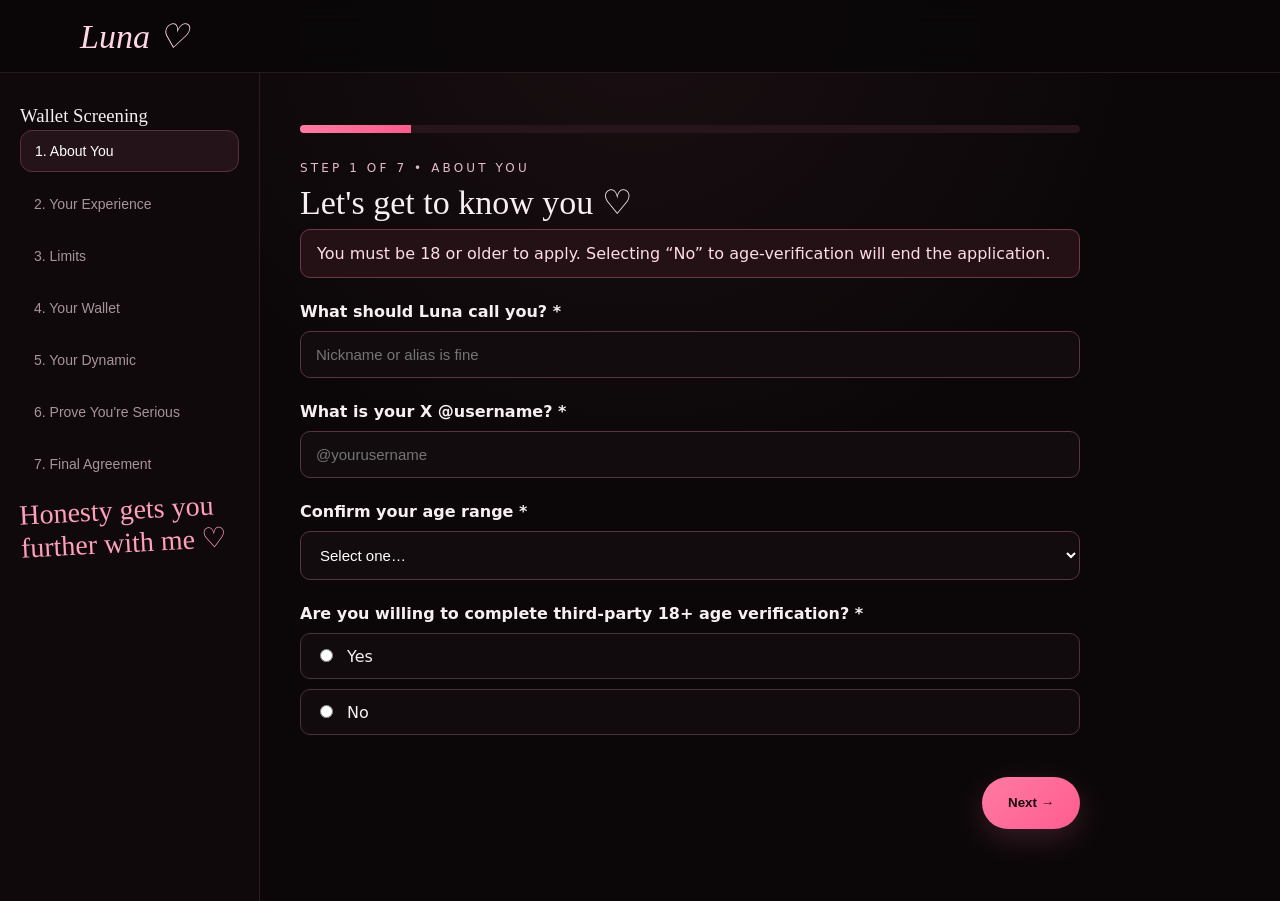
==== commit fcd83443: "Update index.html" ====
--- a/index.html
+++ b/index.html
@@ -298,4 +298,621 @@
               </label>
 
 
-             
+              <label class="option">
+                <input
+                  type="checkbox"
+                  name="interests"
+                  value="Praise / approval">
+                Praise / approval
+              </label>
+
+
+              <label class="option">
+                <input
+                  type="checkbox"
+                  name="interests"
+                  value="Controlled financial play">
+                Controlled financial play
+              </label>
+
+
+              <label class="option">
+                <input
+                  type="checkbox"
+                  name="interests"
+                  value="Obedience">
+                Obedience
+              </label>
+
+
+              <label class="option">
+                <input
+                  type="checkbox"
+                  name="interests"
+                  value="Long-term D/s dynamic">
+                Long-term D/s dynamic
+              </label>
+
+
+              <label class="option">
+                <input
+                  type="checkbox"
+                  name="interests"
+                  value="Casual tribute / admiration">
+                Casual tribute / admiration
+              </label>
+
+            </div>
+
+          </div>
+
+
+          <div class="q">
+
+            <label class="title">
+              What are you actually looking for from Luna?
+            </label>
+
+            <textarea name="lookingfor"></textarea>
+
+          </div>
+
+        </section>
+
+
+
+        <!-- ================================= -->
+        <!-- STEP 3 -->
+        <!-- ================================= -->
+
+        <section class="step" data-step="3">
+
+          <div class="kicker">
+            Step 3 of 7 • Limits
+          </div>
+
+          <h2>Your boundaries matter.</h2>
+
+
+          <div class="q">
+
+            <label class="title">
+              Hard limits
+            </label>
+
+            <textarea
+              name="hardlimits"
+              placeholder="Things Luna must never incorporate into your dynamic"></textarea>
+
+          </div>
+
+
+          <div class="q">
+
+            <label class="title">
+              Soft limits
+            </label>
+
+            <textarea
+              name="softlimits"
+              placeholder="Things you may consider only after discussion and explicit agreement"></textarea>
+
+          </div>
+
+
+          <div class="q">
+
+            <label class="title">
+              Preferred safeword
+            </label>
+
+            <input
+              name="safeword"
+              type="text"
+              placeholder="Default: RED">
+
+          </div>
+
+
+          <div class="q">
+
+            <label class="option">
+
+              <input
+                type="checkbox"
+                name="withdrawConsent"
+                required>
+
+              I understand I may withdraw consent or stop an interaction at any time.
+
+            </label>
+
+          </div>
+
+        </section>
+
+
+
+        <!-- ================================= -->
+        <!-- STEP 4 -->
+        <!-- ================================= -->
+
+        <section class="step" data-step="4">
+
+          <div class="kicker">
+            Step 4 of 7 • Your Wallet
+          </div>
+
+          <h2>Be honest about your budget.</h2>
+
+
+          <div class="notice">
+            Financial play uses discretionary funds only.
+            Essential living expenses are off-limits.
+          </div>
+
+
+          <div class="q">
+
+            <label class="title">
+              Comfortable MONTHLY discretionary Findom budget
+            </label>
+
+            <select name="monthlyBudget">
+
+              <option>Under $50</option>
+              <option>$50–$100</option>
+              <option>$101–$250</option>
+              <option>$251–$500</option>
+              <option>$501–$1,000</option>
+              <option>$1,000+</option>
+
+            </select>
+
+          </div>
+
+
+          <div class="q">
+
+            <label class="title">
+              Comfortable amount in ONE interaction
+            </label>
+
+            <select name="singleBudget">
+
+              <option>$10–$25</option>
+              <option>$26–$50</option>
+              <option>$51–$100</option>
+              <option>$101–$250</option>
+              <option>$251–$500</option>
+              <option>Other</option>
+
+            </select>
+
+          </div>
+
+
+          <div class="notice">
+            Your stated limit is a ceiling, not a target.
+          </div>
+
+        </section>
+
+
+
+        <!-- ================================= -->
+        <!-- STEP 5 -->
+        <!-- ================================= -->
+
+        <section class="step" data-step="5">
+
+          <div class="kicker">
+            Step 5 of 7 • Your Dynamic
+          </div>
+
+          <h2>How do you like to interact?</h2>
+
+
+          <div class="q">
+
+            <label class="title">
+              How often would you ideally interact?
+            </label>
+
+            <select name="frequency">
+
+              <option>Occasionally</option>
+              <option>A few times per month</option>
+              <option>Weekly</option>
+              <option>Several times per week</option>
+              <option>Ongoing dynamic</option>
+              <option>Not sure yet</option>
+
+            </select>
+
+          </div>
+
+
+          <div class="q">
+
+            <label class="title">
+              Which style appeals most?
+            </label>
+
+            <select name="style">
+
+              <option>Playful / bratty</option>
+              <option>Firm and structured</option>
+              <option>Praise / reward focused</option>
+              <option>Financially focused</option>
+              <option>A mixture</option>
+              <option>I'd rather discover it naturally</option>
+
+            </select>
+
+          </div>
+
+
+          <div class="q">
+
+            <label class="title">
+              Communication preferences
+            </label>
+
+
+            <div class="options">
+
+              <label class="option">
+                <input
+                  type="checkbox"
+                  name="communication"
+                  value="Teasing">
+                Teasing
+              </label>
+
+
+              <label class="option">
+                <input
+                  type="checkbox"
+                  name="communication"
+                  value="Direct instructions">
+                Direct instructions
+              </label>
+
+
+              <label class="option">
+                <input
+                  type="checkbox"
+                  name="communication"
+                  value="Tasks">
+                Tasks
+              </label>
+
+
+              <label class="option">
+                <input
+                  type="checkbox"
+                  name="communication"
+                  value="Praise when earned">
+                Praise when earned
+              </label>
+
+
+              <label class="option">
+                <input
+                  type="checkbox"
+                  name="communication"
+                  value="Bratty demands">
+                Bratty demands
+              </label>
+
+
+              <label class="option">
+                <input
+                  type="checkbox"
+                  name="communication"
+                  value="Casual conversation too">
+                Casual conversation too
+              </label>
+
+
+              <label class="option">
+                <input
+                  type="checkbox"
+                  name="communication"
+                  value="Structured rules">
+                Structured rules
+              </label>
+
+            </div>
+
+          </div>
+
+        </section>
+
+
+
+        <!-- ================================= -->
+        <!-- STEP 6 -->
+        <!-- ================================= -->
+
+        <section class="step" data-step="6">
+
+          <div class="kicker">
+            Step 6 of 7 • Prove You're Serious
+          </div>
+
+          <h2>Show me you were paying attention.</h2>
+
+
+          <div class="q">
+
+            <label class="title">
+              What makes you useful to Luna? 💋
+            </label>
+
+            <textarea
+              name="useful"
+              required></textarea>
+
+          </div>
+
+
+          <div class="q">
+
+            <label class="title">
+              What's one boundary you expect Luna to respect?
+            </label>
+
+            <textarea
+              name="respectBoundary"
+              required></textarea>
+
+          </div>
+
+        </section>
+
+
+
+        <!-- ================================= -->
+        <!-- STEP 7 -->
+        <!-- ================================= -->
+
+        <section class="step" data-step="7">
+
+          <div class="kicker">
+            Step 7 of 7 • Final Agreement
+          </div>
+
+          <h2>Rules & consent.</h2>
+
+
+          <div class="options">
+
+            <label class="option">
+
+              <input
+                type="checkbox"
+                name="agreeAge"
+                value="Yes"
+                required>
+
+              I confirm that I am 18 or older.
+
+            </label>
+
+
+            <label class="option">
+
+              <input
+                type="checkbox"
+                name="agreeAV"
+                value="Yes"
+                required>
+
+              I understand that third-party age verification may be required.
+
+            </label>
+
+
+            <label class="option">
+
+              <input
+                type="checkbox"
+                name="agreeConsent"
+                value="Yes"
+                required>
+
+              I understand that Findom is consensual fantasy / financial play.
+
+            </label>
+
+
+            <label class="option">
+
+              <input
+                type="checkbox"
+                name="agreeFunds"
+                value="Yes"
+                required>
+
+              I will only use discretionary funds.
+              Essential living expenses are off-limits.
+
+            </label>
+
+
+            <label class="option">
+
+              <input
+                type="checkbox"
+                name="agreeLimits"
+                value="Yes"
+                required>
+
+              I understand my stated financial limits will be respected.
+
+            </label>
+
+
+            <label class="option">
+
+              <input
+                type="checkbox"
+                name="agreeTribute"
+                value="Yes"
+                required>
+
+              I understand tribute does not purchase consent,
+              affection, sexual interaction, or a relationship.
+
+            </label>
+
+
+            <label class="option">
+
+              <input
+                type="checkbox"
+                name="agreeEnd"
+                value="Yes"
+                required>
+
+              I understand that either person can end the dynamic.
+
+            </label>
+
+          </div>
+
+
+          <div class="notice" style="margin-top:22px">
+
+            <strong>After approval:</strong>
+            you will be directed to third-party age verification.
+            The $50 initial tribute comes only after that approval.
+
+          </div>
+
+        </section>
+
+
+
+        <!-- ================================= -->
+        <!-- FORM CONTROLS -->
+        <!-- ================================= -->
+
+        <div
+          class="formActions"
+          style="
+            display:flex;
+            visibility:visible;
+            opacity:1;
+            width:100%;
+            align-items:center;
+            justify-content:space-between;
+            gap:12px;
+            margin-top:32px;
+            padding:10px 0 32px;
+            position:relative;
+            z-index:100;
+          ">
+
+
+          <button
+            type="button"
+            class="btn ghost"
+            id="backBtn">
+
+            ← Back
+
+          </button>
+
+
+          <button
+            type="button"
+            class="btn primary"
+            id="nextBtn"
+            style="
+              display:inline-flex;
+              visibility:visible;
+              opacity:1;
+              margin-left:auto;
+              min-height:52px;
+              padding:14px 26px;
+            ">
+
+            Next →
+
+          </button>
+
+
+          <button
+            type="submit"
+            class="btn primary"
+            id="submitBtn"
+            style="
+              display:none;
+              margin-left:auto;
+              min-height:52px;
+              padding:14px 26px;
+            ">
+
+            SUBMIT TO LUNA 💋
+
+          </button>
+
+        </div>
+
+
+      </form>
+
+
+
+      <!-- ================================= -->
+      <!-- SUCCESS -->
+      <!-- ================================= -->
+
+      <div
+        class="success"
+        id="success">
+
+        <h2>
+          APPLICATION RECEIVED ♡
+        </h2>
+
+
+        <p>
+          Cute. You can follow instructions.
+        </p>
+
+
+        <p>
+          You will receive further instructions once approved.
+        </p>
+
+
+        <p>
+
+          <strong>
+            Don't send twice. Don't chase. Behave. 💋
+          </strong>
+
+        </p>
+
+
+        <p class="small">
+          Your application has been sent for review.
+          Do not submit it twice.
+        </p>
+
+      </div>
+
+
+    </main>
+
+  </div>
+
+
+  <script src="app.js?v=8"></script>
+
+</body>
+</html>
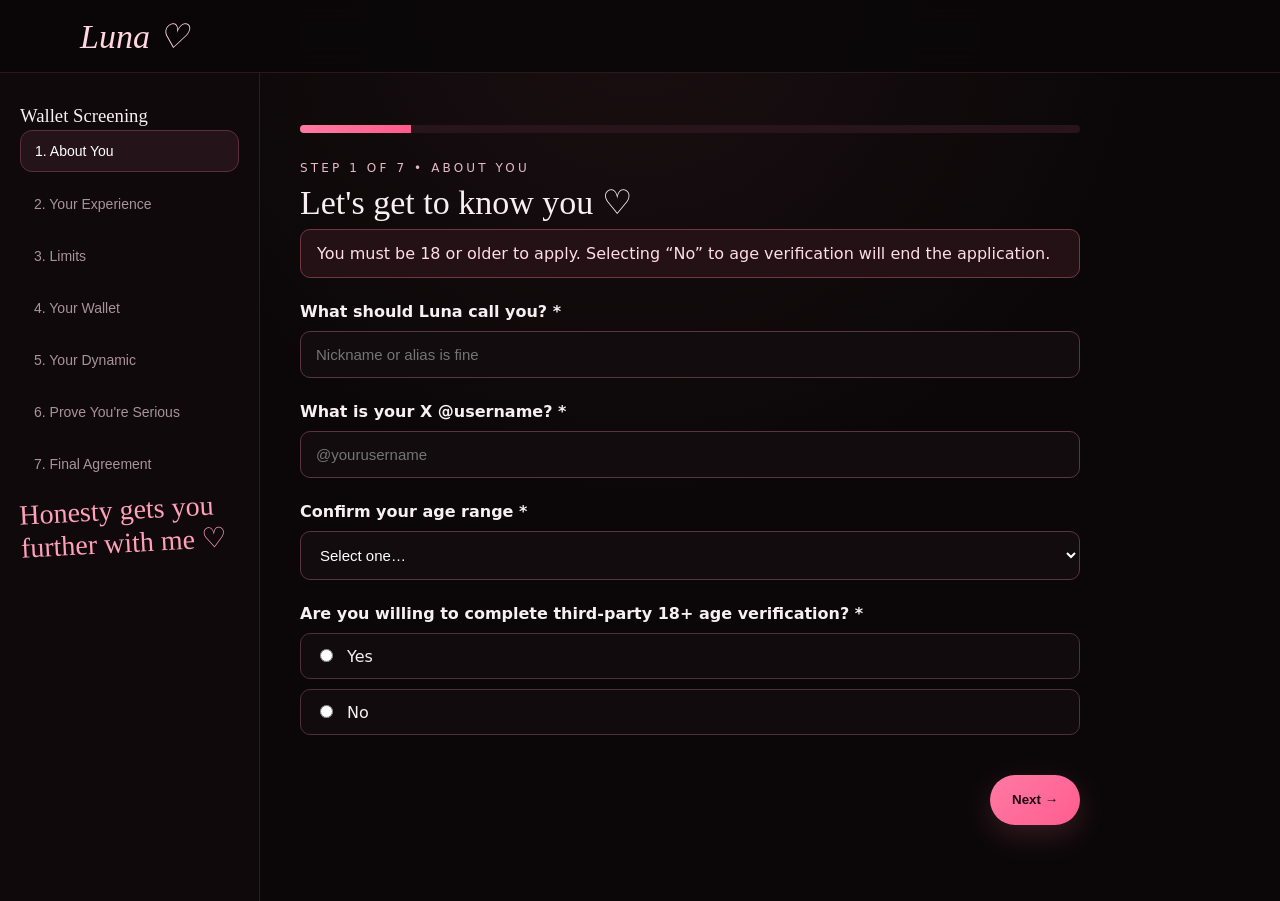
==== commit c58cdb05: "Update index.html" ====
--- a/index.html
+++ b/index.html
@@ -1,918 +1,658 @@
 <!doctype html>
 <html lang="en">
-
 <head>
   <meta charset="utf-8">
-  <meta name="viewport" content="width=device-width,initial-scale=1">
+  <meta name="viewport" content="width=device-width, initial-scale=1">
 
   <title>Apply to Serve Luna</title>
 
-  <link rel="stylesheet" href="styles.css">
+  <link rel="stylesheet" href="styles.css?v=10">
 </head>
 
 <body>
 
-  <nav>
-    <div class="wrap navin">
-      <span class="brand">Luna ♡</span>
+<nav>
+  <div class="wrap navin">
+    <span class="brand">Luna ♡</span>
+  </div>
+</nav>
+
+<div class="formShell">
+
+  <aside class="steps">
+    <h3>Wallet Screening</h3>
+
+    <div class="stepnav">
+      <button type="button" data-goto="1" class="active">1. About You</button>
+      <button type="button" data-goto="2">2. Your Experience</button>
+      <button type="button" data-goto="3">3. Limits</button>
+      <button type="button" data-goto="4">4. Your Wallet</button>
+      <button type="button" data-goto="5">5. Your Dynamic</button>
+      <button type="button" data-goto="6">6. Prove You're Serious</button>
+      <button type="button" data-goto="7">7. Final Agreement</button>
     </div>
-  </nav>
-
-
-  <div class="formShell">
-
-    <!-- SIDE / TOP STEP NAVIGATION -->
-
-    <aside class="steps">
-
-      <h3>Wallet Screening</h3>
-
-      <div class="stepnav">
-
-        <button type="button" data-goto="1" class="active">
-          1. About You
-        </button>
-
-        <button type="button" data-goto="2">
-          2. Your Experience
-        </button>
-
-        <button type="button" data-goto="3">
-          3. Limits
-        </button>
-
-        <button type="button" data-goto="4">
-          4. Your Wallet
-        </button>
-
-        <button type="button" data-goto="5">
-          5. Your Dynamic
-        </button>
-
-        <button type="button" data-goto="6">
-          6. Prove You're Serious
-        </button>
-
-        <button type="button" data-goto="7">
-          7. Final Agreement
-        </button>
-
-      </div>
-
-      <div class="script" style="font-size:28px">
-        Honesty gets you further with me ♡
-      </div>
-
-    </aside>
-
-
-
-    <!-- FORM AREA -->
-
-    <main class="formArea">
-
-      <div class="progress">
-        <div id="progressBar"></div>
-      </div>
-
-
-      <form id="screeningForm">
-
-
-        <!-- ================================= -->
-        <!-- STEP 1 -->
-        <!-- ================================= -->
-
-        <section class="step active" data-step="1">
-
-          <div class="kicker">
-            Step 1 of 7 • About You
-          </div>
-
-          <h2>Let's get to know you ♡</h2>
-
-
-          <div class="notice">
-            You must be 18 or older to apply.
-            Selecting “No” to age-verification will end the application.
-          </div>
-
-
-          <div class="q">
-
-            <label class="title">
-              What should Luna call you? *
-            </label>
-
-            <input
-              name="name"
-              type="text"
-              required
-              placeholder="Nickname or alias is fine">
-
-          </div>
-
-
-          <div class="q">
-
-            <label class="title">
-              What is your X @username? *
-            </label>
-
-            <input
-              name="xhandle"
-              type="text"
-              required
-              placeholder="@yourusername">
-
-          </div>
-
-
-          <div class="q">
-
-            <label class="title">
-              Confirm your age range *
-            </label>
-
-            <select name="age" required>
-
-              <option value="">Select one…</option>
-
-              <option>18–20</option>
-              <option>21–24</option>
-              <option>25–34</option>
-              <option>35–44</option>
-              <option>45–54</option>
-              <option>55+</option>
-
-            </select>
-
-          </div>
-
-
-          <div class="q">
-
-            <label class="title">
-              Are you willing to complete third-party 18+ age verification? *
-            </label>
-
-
-            <div class="options">
-
-              <label class="option">
-
-                <input
-                  type="radio"
-                  name="av"
-                  value="Yes"
-                  required>
-
-                Yes
-
-              </label>
-
-
-              <label class="option">
-
-                <input
-                  type="radio"
-                  name="av"
-                  value="No">
-
-                No
-
-              </label>
-
-            </div>
-
-          </div>
-
-        </section>
-
-
-
-        <!-- ================================= -->
-        <!-- STEP 2 -->
-        <!-- ================================= -->
-
-        <section class="step" data-step="2">
-
-          <div class="kicker">
-            Step 2 of 7 • Your Experience
-          </div>
-
-          <h2>What are you into?</h2>
-
-
-          <div class="q">
-
-            <label class="title">
-              How experienced are you with Findom/Femdom?
-            </label>
-
-            <select name="experience">
-
-              <option>Completely new</option>
-
-              <option>
-                Curious / limited experience
-              </option>
-
-              <option>
-                Some experience
-              </option>
-
-              <option>
-                Experienced submissive
-              </option>
-
-              <option>
-                Currently or previously served a Domme
-              </option>
-
-            </select>
-
-          </div>
-
-
-          <div class="q">
-
-            <label class="title">
-              What interests you? (choose any)
-            </label>
-
-
-            <div class="options">
-
-              <label class="option">
-                <input
-                  type="checkbox"
-                  name="interests"
-                  value="Financial domination">
-                Financial domination
-              </label>
-
-
-              <label class="option">
-                <input
-                  type="checkbox"
-                  name="interests"
-                  value="Bratty domination">
-                Bratty domination
-              </label>
-
-
-              <label class="option">
-                <input
-                  type="checkbox"
-                  name="interests"
-                  value="Paying bills">
-                Paying bills
-              </label>
-
-
-              <label class="option">
-                <input
-                  type="checkbox"
-                  name="interests"
-                  value="Gifts / spoiling">
-                Gifts / spoiling
-              </label>
-
-
-              <label class="option">
-                <input
-                  type="checkbox"
-                  name="interests"
-                  value="Tasks">
-                Tasks
-              </label>
-
-
-              <label class="option">
-                <input
-                  type="checkbox"
-                  name="interests"
-                  value="Teasing">
-                Teasing
-              </label>
-
-
-              <label class="option">
-                <input
-                  type="checkbox"
-                  name="interests"
-                  value="Praise / approval">
-                Praise / approval
-              </label>
-
-
-              <label class="option">
-                <input
-                  type="checkbox"
-                  name="interests"
-                  value="Controlled financial play">
-                Controlled financial play
-              </label>
-
-
-              <label class="option">
-                <input
-                  type="checkbox"
-                  name="interests"
-                  value="Obedience">
-                Obedience
-              </label>
-
-
-              <label class="option">
-                <input
-                  type="checkbox"
-                  name="interests"
-                  value="Long-term D/s dynamic">
-                Long-term D/s dynamic
-              </label>
-
-
-              <label class="option">
-                <input
-                  type="checkbox"
-                  name="interests"
-                  value="Casual tribute / admiration">
-                Casual tribute / admiration
-              </label>
-
-            </div>
-
-          </div>
-
-
-          <div class="q">
-
-            <label class="title">
-              What are you actually looking for from Luna?
-            </label>
-
-            <textarea name="lookingfor"></textarea>
-
-          </div>
-
-        </section>
-
-
-
-        <!-- ================================= -->
-        <!-- STEP 3 -->
-        <!-- ================================= -->
-
-        <section class="step" data-step="3">
-
-          <div class="kicker">
-            Step 3 of 7 • Limits
-          </div>
-
-          <h2>Your boundaries matter.</h2>
-
-
-          <div class="q">
-
-            <label class="title">
-              Hard limits
-            </label>
-
-            <textarea
-              name="hardlimits"
-              placeholder="Things Luna must never incorporate into your dynamic"></textarea>
-
-          </div>
-
-
-          <div class="q">
-
-            <label class="title">
-              Soft limits
-            </label>
-
-            <textarea
-              name="softlimits"
-              placeholder="Things you may consider only after discussion and explicit agreement"></textarea>
-
-          </div>
-
-
-          <div class="q">
-
-            <label class="title">
-              Preferred safeword
-            </label>
-
-            <input
-              name="safeword"
-              type="text"
-              placeholder="Default: RED">
-
-          </div>
-
-
-          <div class="q">
-
-            <label class="option">
-
+
+    <div class="script" style="font-size:28px">
+      Honesty gets you further with me ♡
+    </div>
+  </aside>
+
+
+  <main class="formArea">
+
+    <div class="progress">
+      <div id="progressBar"></div>
+    </div>
+
+    <form id="screeningForm">
+
+      <!-- STEP 1 -->
+      <section class="step active" data-step="1">
+
+        <div class="kicker">Step 1 of 7 • About You</div>
+
+        <h2>Let's get to know you ♡</h2>
+
+        <div class="notice">
+          You must be 18 or older to apply.
+          Selecting “No” to age verification will end the application.
+        </div>
+
+        <div class="q">
+          <label class="title">
+            What should Luna call you? *
+          </label>
+
+          <input
+            name="name"
+            type="text"
+            required
+            placeholder="Nickname or alias is fine">
+        </div>
+
+        <div class="q">
+          <label class="title">
+            What is your X @username? *
+          </label>
+
+          <input
+            name="xhandle"
+            type="text"
+            required
+            placeholder="@yourusername">
+        </div>
+
+        <div class="q">
+          <label class="title">
+            Confirm your age range *
+          </label>
+
+          <select name="age" required>
+            <option value="">Select one…</option>
+            <option>18–20</option>
+            <option>21–24</option>
+            <option>25–34</option>
+            <option>35–44</option>
+            <option>45–54</option>
+            <option>55+</option>
+          </select>
+        </div>
+
+        <div class="q">
+          <label class="title">
+            Are you willing to complete third-party 18+ age verification? *
+          </label>
+
+          <div class="options">
+            <label class="option">
               <input
-                type="checkbox"
-                name="withdrawConsent"
-                required>
-
-              I understand I may withdraw consent or stop an interaction at any time.
-
-            </label>
-
-          </div>
-
-        </section>
-
-
-
-        <!-- ================================= -->
-        <!-- STEP 4 -->
-        <!-- ================================= -->
-
-        <section class="step" data-step="4">
-
-          <div class="kicker">
-            Step 4 of 7 • Your Wallet
-          </div>
-
-          <h2>Be honest about your budget.</h2>
-
-
-          <div class="notice">
-            Financial play uses discretionary funds only.
-            Essential living expenses are off-limits.
-          </div>
-
-
-          <div class="q">
-
-            <label class="title">
-              Comfortable MONTHLY discretionary Findom budget
-            </label>
-
-            <select name="monthlyBudget">
-
-              <option>Under $50</option>
-              <option>$50–$100</option>
-              <option>$101–$250</option>
-              <option>$251–$500</option>
-              <option>$501–$1,000</option>
-              <option>$1,000+</option>
-
-            </select>
-
-          </div>
-
-
-          <div class="q">
-
-            <label class="title">
-              Comfortable amount in ONE interaction
-            </label>
-
-            <select name="singleBudget">
-
-              <option>$10–$25</option>
-              <option>$26–$50</option>
-              <option>$51–$100</option>
-              <option>$101–$250</option>
-              <option>$251–$500</option>
-              <option>Other</option>
-
-            </select>
-
-          </div>
-
-
-          <div class="notice">
-            Your stated limit is a ceiling, not a target.
-          </div>
-
-        </section>
-
-
-
-        <!-- ================================= -->
-        <!-- STEP 5 -->
-        <!-- ================================= -->
-
-        <section class="step" data-step="5">
-
-          <div class="kicker">
-            Step 5 of 7 • Your Dynamic
-          </div>
-
-          <h2>How do you like to interact?</h2>
-
-
-          <div class="q">
-
-            <label class="title">
-              How often would you ideally interact?
-            </label>
-
-            <select name="frequency">
-
-              <option>Occasionally</option>
-              <option>A few times per month</option>
-              <option>Weekly</option>
-              <option>Several times per week</option>
-              <option>Ongoing dynamic</option>
-              <option>Not sure yet</option>
-
-            </select>
-
-          </div>
-
-
-          <div class="q">
-
-            <label class="title">
-              Which style appeals most?
-            </label>
-
-            <select name="style">
-
-              <option>Playful / bratty</option>
-              <option>Firm and structured</option>
-              <option>Praise / reward focused</option>
-              <option>Financially focused</option>
-              <option>A mixture</option>
-              <option>I'd rather discover it naturally</option>
-
-            </select>
-
-          </div>
-
-
-          <div class="q">
-
-            <label class="title">
-              Communication preferences
-            </label>
-
-
-            <div class="options">
-
-              <label class="option">
-                <input
-                  type="checkbox"
-                  name="communication"
-                  value="Teasing">
-                Teasing
-              </label>
-
-
-              <label class="option">
-                <input
-                  type="checkbox"
-                  name="communication"
-                  value="Direct instructions">
-                Direct instructions
-              </label>
-
-
-              <label class="option">
-                <input
-                  type="checkbox"
-                  name="communication"
-                  value="Tasks">
-                Tasks
-              </label>
-
-
-              <label class="option">
-                <input
-                  type="checkbox"
-                  name="communication"
-                  value="Praise when earned">
-                Praise when earned
-              </label>
-
-
-              <label class="option">
-                <input
-                  type="checkbox"
-                  name="communication"
-                  value="Bratty demands">
-                Bratty demands
-              </label>
-
-
-              <label class="option">
-                <input
-                  type="checkbox"
-                  name="communication"
-                  value="Casual conversation too">
-                Casual conversation too
-              </label>
-
-
-              <label class="option">
-                <input
-                  type="checkbox"
-                  name="communication"
-                  value="Structured rules">
-                Structured rules
-              </label>
-
-            </div>
-
-          </div>
-
-        </section>
-
-
-
-        <!-- ================================= -->
-        <!-- STEP 6 -->
-        <!-- ================================= -->
-
-        <section class="step" data-step="6">
-
-          <div class="kicker">
-            Step 6 of 7 • Prove You're Serious
-          </div>
-
-          <h2>Show me you were paying attention.</h2>
-
-
-          <div class="q">
-
-            <label class="title">
-              What makes you useful to Luna? 💋
-            </label>
-
-            <textarea
-              name="useful"
-              required></textarea>
-
-          </div>
-
-
-          <div class="q">
-
-            <label class="title">
-              What's one boundary you expect Luna to respect?
-            </label>
-
-            <textarea
-              name="respectBoundary"
-              required></textarea>
-
-          </div>
-
-        </section>
-
-
-
-        <!-- ================================= -->
-        <!-- STEP 7 -->
-        <!-- ================================= -->
-
-        <section class="step" data-step="7">
-
-          <div class="kicker">
-            Step 7 of 7 • Final Agreement
-          </div>
-
-          <h2>Rules & consent.</h2>
-
-
-          <div class="options">
-
-            <label class="option">
-
-              <input
-                type="checkbox"
-                name="agreeAge"
+                type="radio"
+                name="av"
                 value="Yes"
                 required>
-
-              I confirm that I am 18 or older.
-
-            </label>
-
-
-            <label class="option">
-
+              Yes
+            </label>
+
+            <label class="option">
               <input
-                type="checkbox"
-                name="agreeAV"
-                value="Yes"
-                required>
-
-              I understand that third-party age verification may be required.
-
-            </label>
-
-
-            <label class="option">
-
-              <input
-                type="checkbox"
-                name="agreeConsent"
-                value="Yes"
-                required>
-
-              I understand that Findom is consensual fantasy / financial play.
-
-            </label>
-
-
-            <label class="option">
-
-              <input
-                type="checkbox"
-                name="agreeFunds"
-                value="Yes"
-                required>
-
-              I will only use discretionary funds.
-              Essential living expenses are off-limits.
-
-            </label>
-
-
-            <label class="option">
-
-              <input
-                type="checkbox"
-                name="agreeLimits"
-                value="Yes"
-                required>
-
-              I understand my stated financial limits will be respected.
-
-            </label>
-
-
-            <label class="option">
-
-              <input
-                type="checkbox"
-                name="agreeTribute"
-                value="Yes"
-                required>
-
-              I understand tribute does not purchase consent,
-              affection, sexual interaction, or a relationship.
-
-            </label>
-
-
-            <label class="option">
-
-              <input
-                type="checkbox"
-                name="agreeEnd"
-                value="Yes"
-                required>
-
-              I understand that either person can end the dynamic.
-
-            </label>
-
+                type="radio"
+                name="av"
+                value="No">
+              No
+            </label>
           </div>
-
-
-          <div class="notice" style="margin-top:22px">
-
-            <strong>After approval:</strong>
-            you will be directed to third-party age verification.
-            The $50 initial tribute comes only after that approval.
-
-          </div>
-
-        </section>
-
-
-
-        <!-- ================================= -->
-        <!-- FORM CONTROLS -->
-        <!-- ================================= -->
-
-        <div
-          class="formActions"
-          style="
-            display:flex;
-            visibility:visible;
-            opacity:1;
-            width:100%;
-            align-items:center;
-            justify-content:space-between;
-            gap:12px;
-            margin-top:32px;
-            padding:10px 0 32px;
-            position:relative;
-            z-index:100;
-          ">
-
+        </div>
+
+        <div class="formActions">
+          <span></span>
 
           <button
             type="button"
-            class="btn ghost"
-            id="backBtn">
-
+            class="btn primary nextStep">
+            Next →
+          </button>
+        </div>
+
+      </section>
+
+
+      <!-- STEP 2 -->
+      <section class="step" data-step="2">
+
+        <div class="kicker">
+          Step 2 of 7 • Your Experience
+        </div>
+
+        <h2>What are you into?</h2>
+
+        <div class="q">
+          <label class="title">
+            How experienced are you with Findom/Femdom?
+          </label>
+
+          <select name="experience">
+            <option>Completely new</option>
+            <option>Curious / limited experience</option>
+            <option>Some experience</option>
+            <option>Experienced submissive</option>
+            <option>Currently or previously served a Domme</option>
+          </select>
+        </div>
+
+        <div class="q">
+          <label class="title">
+            What interests you? (choose any)
+          </label>
+
+          <div class="options">
+
+            <label class="option">
+              <input type="checkbox" name="interests" value="Financial domination">
+              Financial domination
+            </label>
+
+            <label class="option">
+              <input type="checkbox" name="interests" value="Bratty domination">
+              Bratty domination
+            </label>
+
+            <label class="option">
+              <input type="checkbox" name="interests" value="Paying bills">
+              Paying bills
+            </label>
+
+            <label class="option">
+              <input type="checkbox" name="interests" value="Gifts / spoiling">
+              Gifts / spoiling
+            </label>
+
+            <label class="option">
+              <input type="checkbox" name="interests" value="Tasks">
+              Tasks
+            </label>
+
+            <label class="option">
+              <input type="checkbox" name="interests" value="Teasing">
+              Teasing
+            </label>
+
+            <label class="option">
+              <input type="checkbox" name="interests" value="Praise / approval">
+              Praise / approval
+            </label>
+
+            <label class="option">
+              <input type="checkbox" name="interests" value="Controlled financial play">
+              Controlled financial play
+            </label>
+
+            <label class="option">
+              <input type="checkbox" name="interests" value="Obedience">
+              Obedience
+            </label>
+
+            <label class="option">
+              <input type="checkbox" name="interests" value="Long-term D/s dynamic">
+              Long-term D/s dynamic
+            </label>
+
+            <label class="option">
+              <input type="checkbox" name="interests" value="Casual tribute / admiration">
+              Casual tribute / admiration
+            </label>
+
+          </div>
+        </div>
+
+        <div class="q">
+          <label class="title">
+            What are you actually looking for from Luna?
+          </label>
+
+          <textarea name="lookingfor"></textarea>
+        </div>
+
+        <div class="formActions">
+          <button type="button" class="btn ghost backStep">
             ← Back
-
-          </button>
-
+          </button>
+
+          <button type="button" class="btn primary nextStep">
+            Next →
+          </button>
+        </div>
+
+      </section>
+
+
+      <!-- STEP 3 -->
+      <section class="step" data-step="3">
+
+        <div class="kicker">
+          Step 3 of 7 • Limits
+        </div>
+
+        <h2>Your boundaries matter.</h2>
+
+        <div class="q">
+          <label class="title">
+            Hard limits
+          </label>
+
+          <textarea
+            name="hardlimits"
+            placeholder="Things Luna must never incorporate into your dynamic"></textarea>
+        </div>
+
+        <div class="q">
+          <label class="title">
+            Soft limits
+          </label>
+
+          <textarea
+            name="softlimits"
+            placeholder="Things you may consider only after discussion and explicit agreement"></textarea>
+        </div>
+
+        <div class="q">
+          <label class="title">
+            Preferred safeword
+          </label>
+
+          <input
+            name="safeword"
+            type="text"
+            placeholder="Default: RED">
+        </div>
+
+        <div class="q">
+          <label class="option">
+            <input
+              type="checkbox"
+              name="withdrawConsent"
+              required>
+
+            I understand I may withdraw consent or stop an interaction at any time.
+          </label>
+        </div>
+
+        <div class="formActions">
+          <button type="button" class="btn ghost backStep">
+            ← Back
+          </button>
+
+          <button type="button" class="btn primary nextStep">
+            Next →
+          </button>
+        </div>
+
+      </section>
+
+
+      <!-- STEP 4 -->
+      <section class="step" data-step="4">
+
+        <div class="kicker">
+          Step 4 of 7 • Your Wallet
+        </div>
+
+        <h2>Be honest about your budget.</h2>
+
+        <div class="notice">
+          Financial play uses discretionary funds only.
+          Essential living expenses are off-limits.
+        </div>
+
+        <div class="q">
+          <label class="title">
+            Comfortable MONTHLY discretionary Findom budget
+          </label>
+
+          <select name="monthlyBudget">
+            <option>Under $50</option>
+            <option>$50–$100</option>
+            <option>$101–$250</option>
+            <option>$251–$500</option>
+            <option>$501–$1,000</option>
+            <option>$1,000+</option>
+          </select>
+        </div>
+
+        <div class="q">
+          <label class="title">
+            Comfortable amount in ONE interaction
+          </label>
+
+          <select name="singleBudget">
+            <option>$10–$25</option>
+            <option>$26–$50</option>
+            <option>$51–$100</option>
+            <option>$101–$250</option>
+            <option>$251–$500</option>
+            <option>Other</option>
+          </select>
+        </div>
+
+        <div class="notice">
+          Your stated limit is a ceiling, not a target.
+        </div>
+
+        <div class="formActions">
+          <button type="button" class="btn ghost backStep">
+            ← Back
+          </button>
+
+          <button type="button" class="btn primary nextStep">
+            Next →
+          </button>
+        </div>
+
+      </section>
+
+
+      <!-- STEP 5 -->
+      <section class="step" data-step="5">
+
+        <div class="kicker">
+          Step 5 of 7 • Your Dynamic
+        </div>
+
+        <h2>How do you like to interact?</h2>
+
+        <div class="q">
+          <label class="title">
+            How often would you ideally interact?
+          </label>
+
+          <select name="frequency">
+            <option>Occasionally</option>
+            <option>A few times per month</option>
+            <option>Weekly</option>
+            <option>Several times per week</option>
+            <option>Ongoing dynamic</option>
+            <option>Not sure yet</option>
+          </select>
+        </div>
+
+        <div class="q">
+          <label class="title">
+            Which style appeals most?
+          </label>
+
+          <select name="style">
+            <option>Playful / bratty</option>
+            <option>Firm and structured</option>
+            <option>Praise / reward focused</option>
+            <option>Financially focused</option>
+            <option>A mixture</option>
+            <option>I'd rather discover it naturally</option>
+          </select>
+        </div>
+
+        <div class="q">
+          <label class="title">
+            Communication preferences
+          </label>
+
+          <div class="options">
+
+            <label class="option">
+              <input type="checkbox" name="communication" value="Teasing">
+              Teasing
+            </label>
+
+            <label class="option">
+              <input type="checkbox" name="communication" value="Direct instructions">
+              Direct instructions
+            </label>
+
+            <label class="option">
+              <input type="checkbox" name="communication" value="Tasks">
+              Tasks
+            </label>
+
+            <label class="option">
+              <input type="checkbox" name="communication" value="Praise when earned">
+              Praise when earned
+            </label>
+
+            <label class="option">
+              <input type="checkbox" name="communication" value="Bratty demands">
+              Bratty demands
+            </label>
+
+            <label class="option">
+              <input type="checkbox" name="communication" value="Casual conversation too">
+              Casual conversation too
+            </label>
+
+            <label class="option">
+              <input type="checkbox" name="communication" value="Structured rules">
+              Structured rules
+            </label>
+
+          </div>
+        </div>
+
+        <div class="formActions">
+          <button type="button" class="btn ghost backStep">
+            ← Back
+          </button>
+
+          <button type="button" class="btn primary nextStep">
+            Next →
+          </button>
+        </div>
+
+      </section>
+
+
+      <!-- STEP 6 -->
+      <section class="step" data-step="6">
+
+        <div class="kicker">
+          Step 6 of 7 • Prove You're Serious
+        </div>
+
+        <h2>Show me you were paying attention.</h2>
+
+        <div class="q">
+          <label class="title">
+            What makes you useful to Luna? 💋
+          </label>
+
+          <textarea
+            name="useful"
+            required></textarea>
+        </div>
+
+        <div class="q">
+          <label class="title">
+            What's one boundary you expect Luna to respect?
+          </label>
+
+          <textarea
+            name="respectBoundary"
+            required></textarea>
+        </div>
+
+        <div class="formActions">
+          <button type="button" class="btn ghost backStep">
+            ← Back
+          </button>
+
+          <button type="button" class="btn primary nextStep">
+            Next →
+          </button>
+        </div>
+
+      </section>
+
+
+      <!-- STEP 7 -->
+      <section class="step" data-step="7">
+
+        <div class="kicker">
+          Step 7 of 7 • Final Agreement
+        </div>
+
+        <h2>Rules & consent.</h2>
+
+        <div class="options">
+
+          <label class="option">
+            <input
+              type="checkbox"
+              name="agreeAge"
+              value="Yes"
+              required>
+
+            I confirm that I am 18 or older.
+          </label>
+
+          <label class="option">
+            <input
+              type="checkbox"
+              name="agreeAV"
+              value="Yes"
+              required>
+
+            I understand that third-party age verification may be required.
+          </label>
+
+          <label class="option">
+            <input
+              type="checkbox"
+              name="agreeConsent"
+              value="Yes"
+              required>
+
+            I understand that Findom is consensual fantasy / financial play.
+          </label>
+
+          <label class="option">
+            <input
+              type="checkbox"
+              name="agreeFunds"
+              value="Yes"
+              required>
+
+            I will only use discretionary funds. Essential living expenses are off-limits.
+          </label>
+
+          <label class="option">
+            <input
+              type="checkbox"
+              name="agreeLimits"
+              value="Yes"
+              required>
+
+            I understand my stated financial limits will be respected.
+          </label>
+
+          <label class="option">
+            <input
+              type="checkbox"
+              name="agreeTribute"
+              value="Yes"
+              required>
+
+            I understand tribute does not purchase consent, affection,
+            sexual interaction, or a relationship.
+          </label>
+
+          <label class="option">
+            <input
+              type="checkbox"
+              name="agreeEnd"
+              value="Yes"
+              required>
+
+            I understand that either person can end the dynamic.
+          </label>
+
+        </div>
+
+        <div class="notice" style="margin-top:22px">
+          <strong>After approval:</strong>
+          you will receive further instructions.
+        </div>
+
+        <div class="formActions">
 
           <button
             type="button"
-            class="btn primary"
-            id="nextBtn"
-            style="
-              display:inline-flex;
-              visibility:visible;
-              opacity:1;
-              margin-left:auto;
-              min-height:52px;
-              padding:14px 26px;
-            ">
-
-            Next →
-
-          </button>
-
+            class="btn ghost backStep">
+            ← Back
+          </button>
 
           <button
             type="submit"
             class="btn primary"
-            id="submitBtn"
-            style="
-              display:none;
-              margin-left:auto;
-              min-height:52px;
-              padding:14px 26px;
-            ">
-
+            id="submitBtn">
             SUBMIT TO LUNA 💋
-
-          </button>
-
-        </div>
-
-
-      </form>
-
-
-
-      <!-- ================================= -->
-      <!-- SUCCESS -->
-      <!-- ================================= -->
-
-      <div
-        class="success"
-        id="success">
-
-        <h2>
-          APPLICATION RECEIVED ♡
-        </h2>
-
-
-        <p>
-          Cute. You can follow instructions.
-        </p>
-
-
-        <p>
-          You will receive further instructions once approved.
-        </p>
-
-
-        <p>
-
-          <strong>
-            Don't send twice. Don't chase. Behave. 💋
-          </strong>
-
-        </p>
-
-
-        <p class="small">
-          Your application has been sent for review.
-          Do not submit it twice.
-        </p>
-
-      </div>
-
-
-    </main>
-
-  </div>
-
-
-  <script src="app.js?v=8"></script>
+          </button>
+
+        </div>
+
+      </section>
+
+    </form>
+
+
+    <!-- SUCCESS -->
+
+    <div class="success" id="success">
+
+      <h2>APPLICATION RECEIVED ♡</h2>
+
+      <p>
+        Cute. You can follow instructions.
+      </p>
+
+      <p>
+        You will receive further instructions once approved.
+      </p>
+
+      <p>
+        <strong>
+          Don't send twice. Don't chase. Behave. 💋
+        </strong>
+      </p>
+
+      <p class="small">
+        Your application has been sent for review.
+        Do not submit it twice.
+      </p>
+
+    </div>
+
+  </main>
+
+</div>
+
+
+<script src="app.js?v=10"></script>
 
 </body>
 </html>
